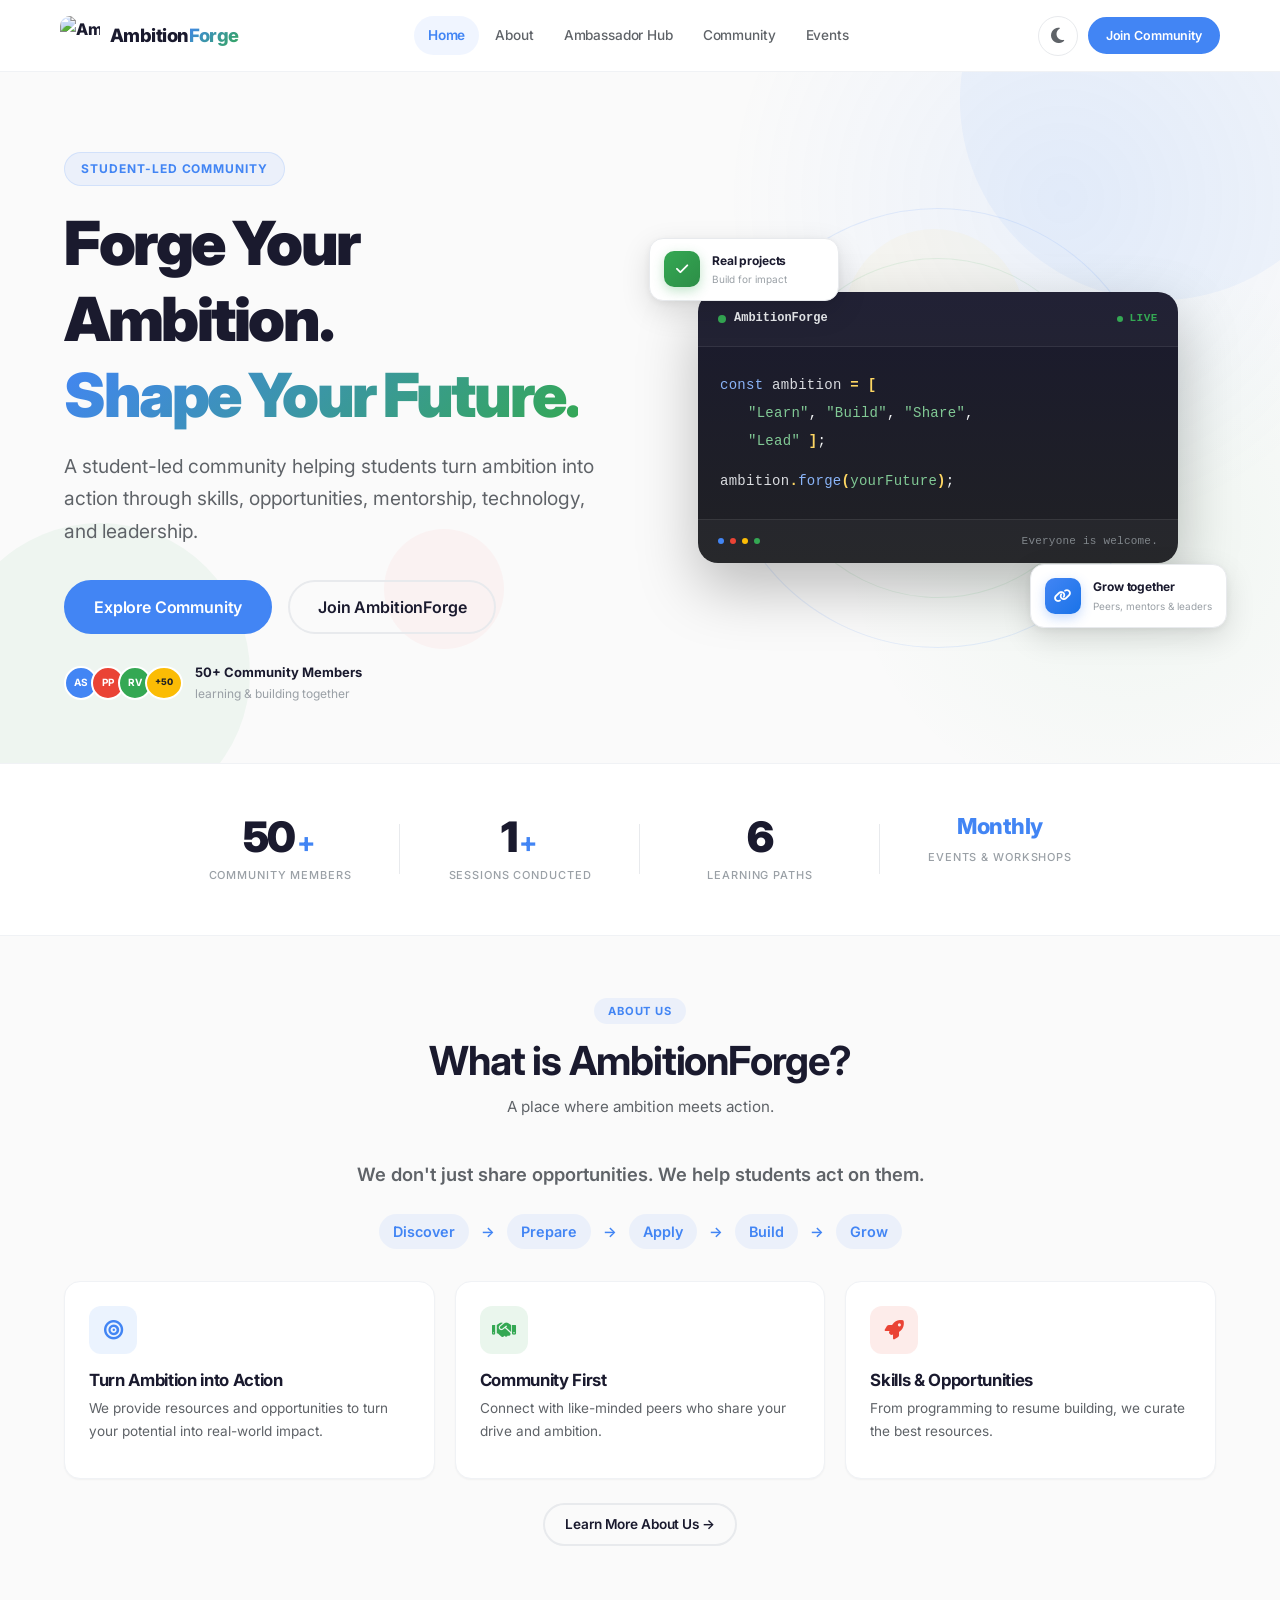
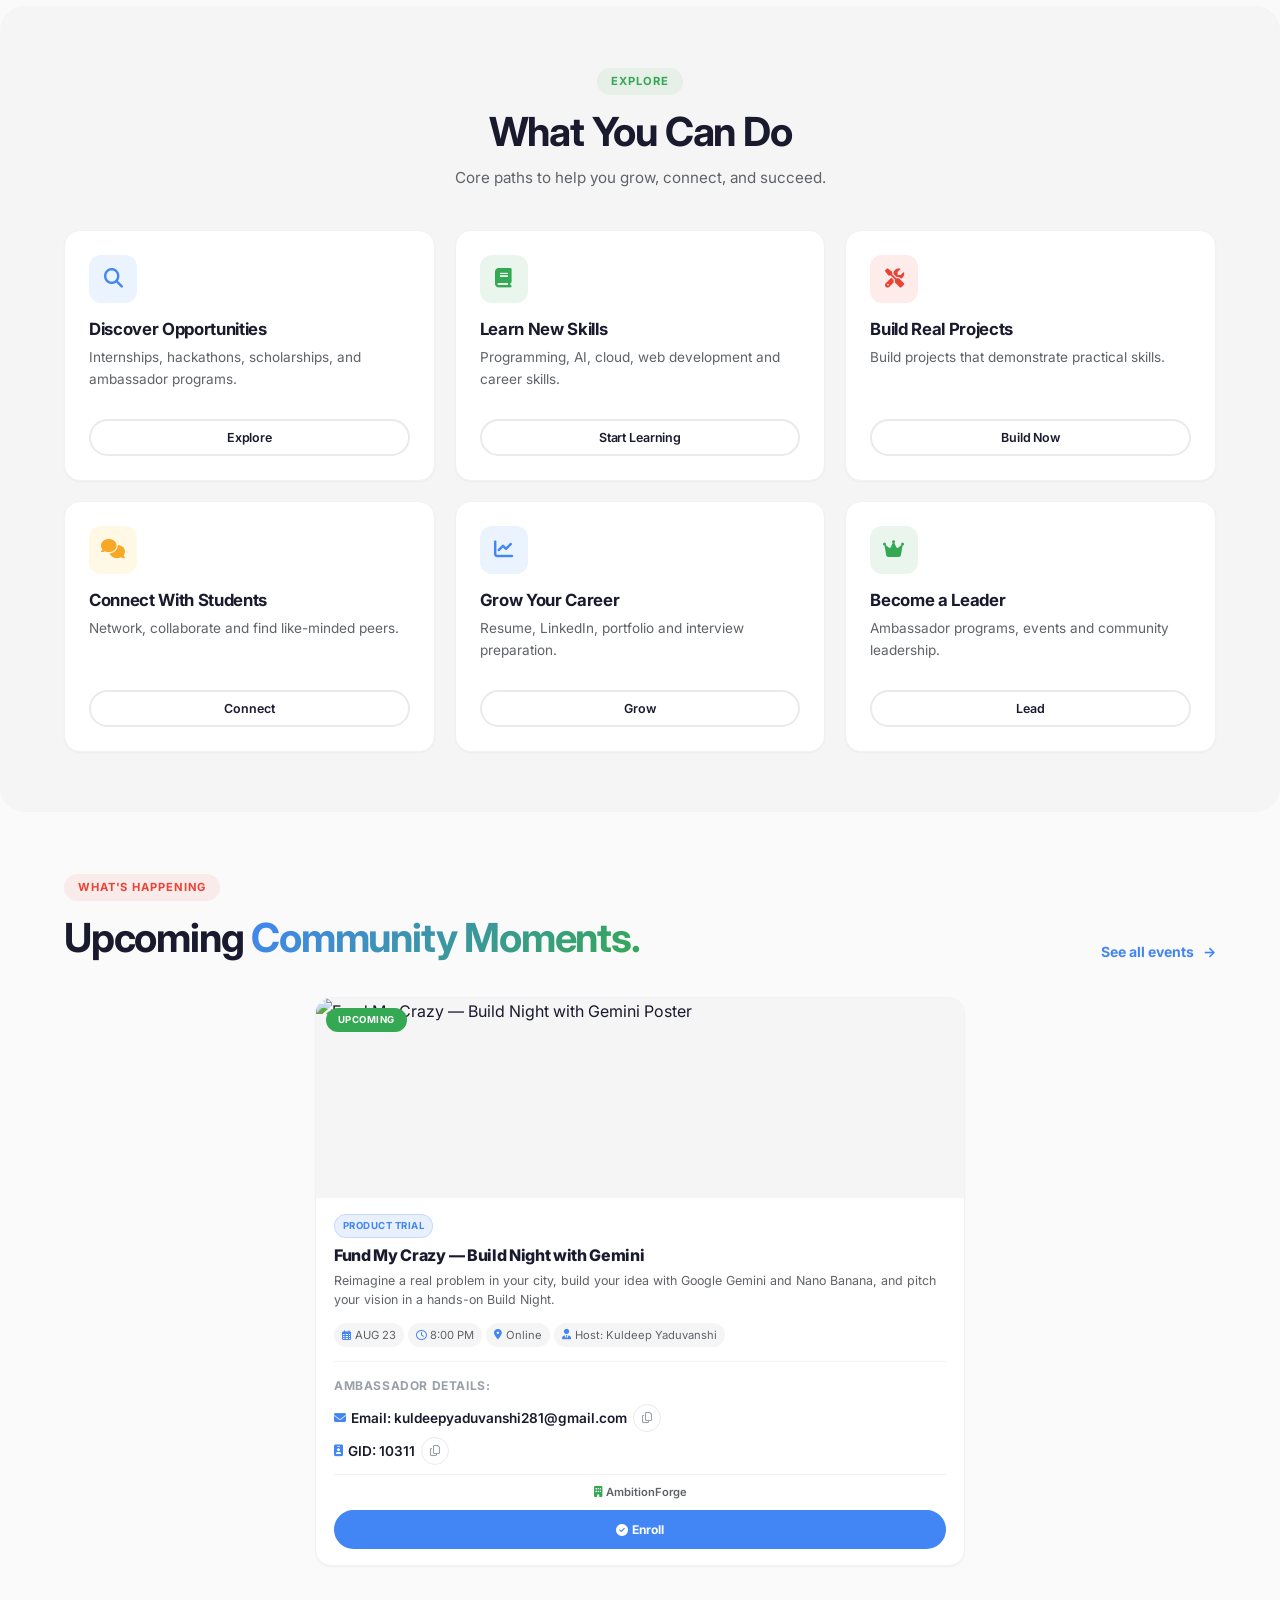
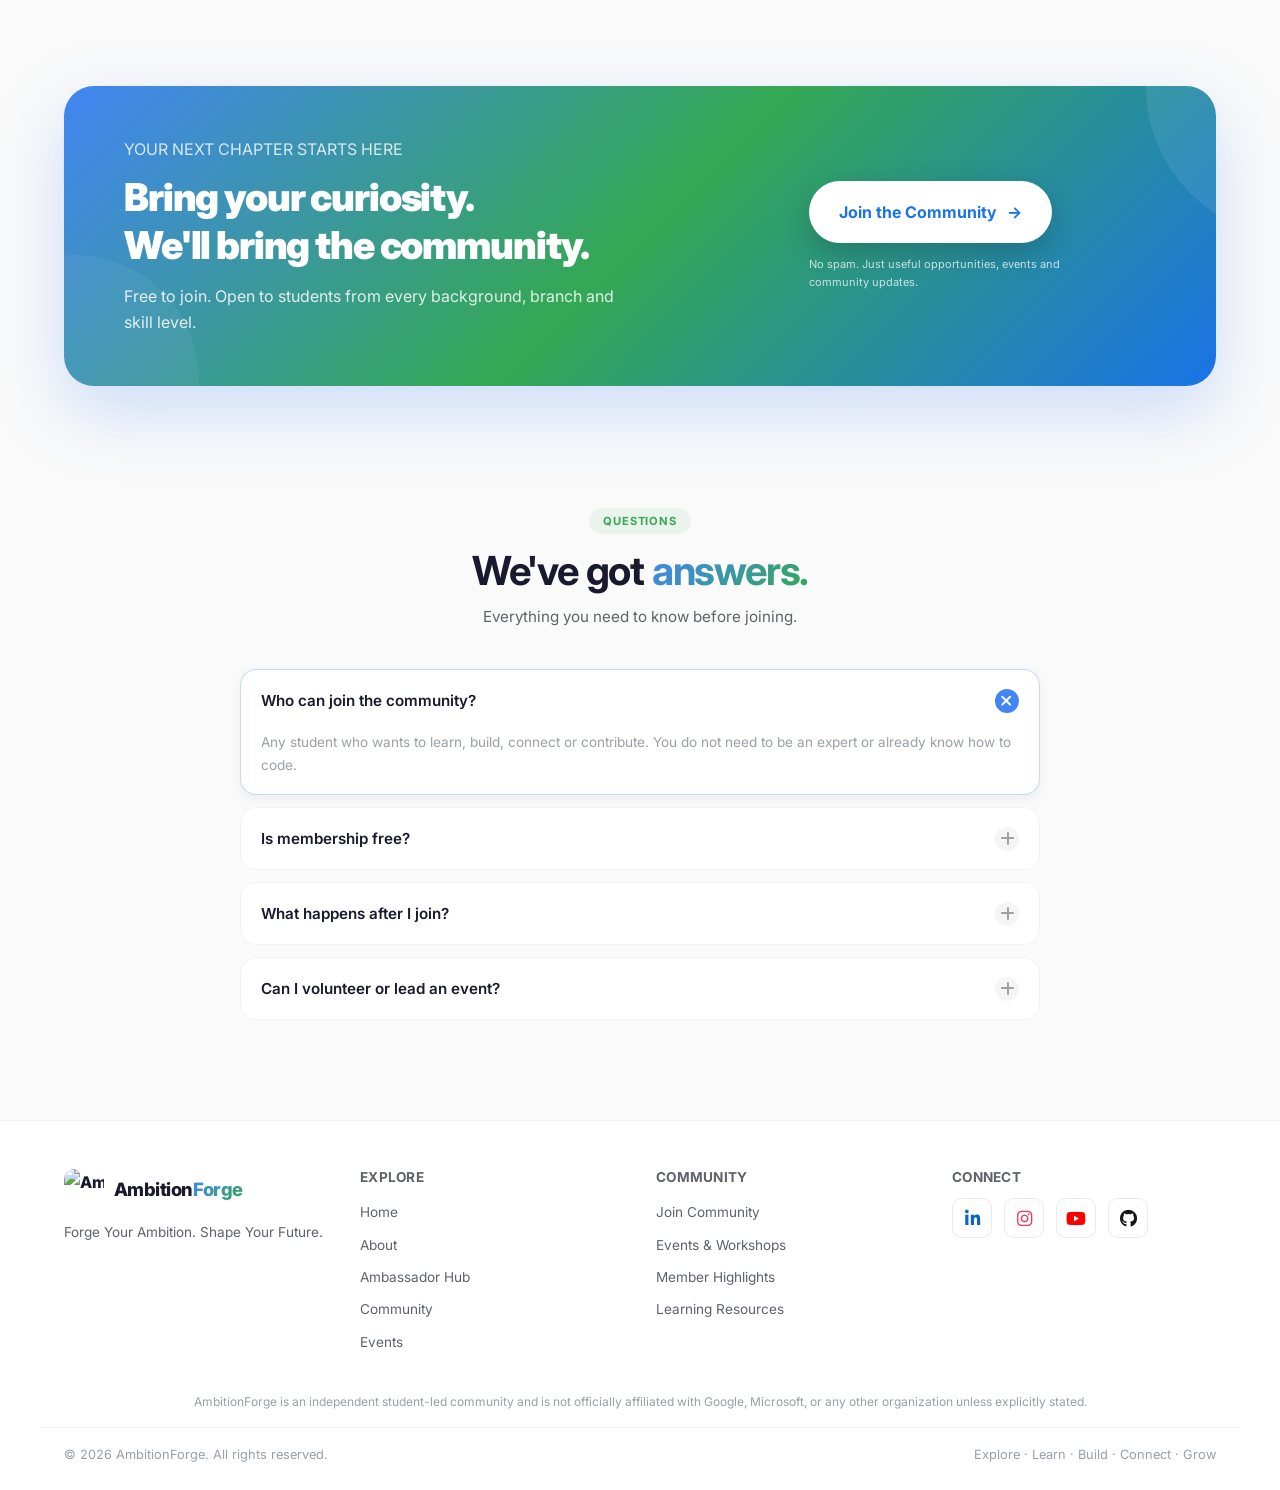
==== index.html @ d86e8b27 "Add files via upload" ====
<!DOCTYPE html>
<html lang="en" data-theme="light">

<head>
    <meta charset="UTF-8">
    <meta name="viewport" content="width=device-width, initial-scale=1.0">

    <!-- SEO Meta Tags -->
    <title>AmbitionForge | Forge Your Ambition. Shape Your Future.</title>
    <meta name="description"
        content="AmbitionForge is a student-led community helping students turn ambition into action through skills, opportunities, mentorship, technology, and leadership.">
    <meta name="keywords"
        content="student community, technology, skills, mentorship, leadership, student ambassador, AmbitionForge">
    <meta name="author" content="AmbitionForge Community">
    <meta name="robots" content="index, follow">
    <meta name="theme-color" content="#4285F4">

    <!-- Open Graph / Social Media -->
    <meta property="og:type" content="website">
    <meta property="og:title" content="AmbitionForge — Forge Your Ambition. Shape Your Future.">
    <meta property="og:description"
        content="A student-led community helping students turn ambition into action through skills, opportunities, mentorship, technology, and leadership.">
    <meta property="og:image" content="assets/logo.svg">
    <meta property="og:url" content="https://ambitionforge.com/">
    <meta property="og:site_name" content="AmbitionForge">

    <!-- Twitter Card -->
    <meta name="twitter:card" content="summary_large_image">
    <meta name="twitter:title" content="AmbitionForge — Forge Your Ambition. Shape Your Future.">
    <meta name="twitter:description" content="A student-led community helping students turn ambition into action.">
    <meta name="twitter:image" content="assets/logo.svg">

    <link rel="icon" type="image/svg+xml" href="assets/favicon.svg">
    <link rel="preconnect" href="https://fonts.googleapis.com">
    <link rel="preconnect" href="https://fonts.gstatic.com" crossorigin>
    <link href="https://fonts.googleapis.com/css2?family=Inter:wght@300;400;500;600;700;800;900&display=swap"
        rel="stylesheet">
    <link rel="stylesheet" href="https://cdnjs.cloudflare.com/ajax/libs/font-awesome/6.5.0/css/all.min.css">
    <link rel="stylesheet" href="style.css">
</head>

<body>
    <!-- Header -->
    <header class="header" id="header">
        <div class="header-inner">
            <a href="index.html" class="logo">
                <img src="assets/logo.svg" alt="AmbitionForge Logo">
                <span class="logo-text">
                    <span class="ambition">Ambition</span><span class="forge">Forge</span>
                </span>
            </a>
            <nav class="nav-desktop">
                <a href="index.html" class="nav-link active">Home</a>
                <a href="about.html" class="nav-link">About</a>
                <a href="ambassador.html" class="nav-link">Ambassador Hub</a>
                <a href="community.html" class="nav-link">Community</a>
                <a href="events.html" class="nav-link">Events</a>
            </nav>
            <div class="header-actions">
                <button class="theme-toggle" id="themeToggle" aria-label="Toggle theme">
                    <i class="fas fa-moon" id="themeIcon"></i>
                </button>
                <a href="community.html" class="btn btn-primary btn-sm">Join Community</a>
                <button class="hamburger" id="hamburger" aria-label="Toggle menu">
                    <span></span><span></span><span></span>
                </button>
            </div>
        </div>
    </header>

    <!-- Mobile Navigation -->
    <nav class="mobile-nav" id="mobileNav">
        <a href="index.html">Home</a>
        <a href="about.html">About</a>
        <a href="ambassador.html">Ambassador Hub</a>
        <a href="community.html">Community</a>
        <a href="events.html">Events</a>
        <button class="mobile-theme-toggle" id="mobileThemeToggle">
            <span id="mobileThemeText">Dark Mode</span>
            <i class="fas fa-moon" id="mobileThemeIcon"></i>
        </button>
        <a href="community.html" class="mobile-cta">Join Community</a>
    </nav>

    <!-- Main Content -->
    <main>
        <!-- Hero Section -->
        <section class="hero">
            <div class="hero-shapes">
                <div class="hero-shape"></div>
                <div class="hero-shape"></div>
                <div class="hero-shape"></div>
                <div class="hero-shape"></div>
            </div>
            <div class="container">
                <div class="hero-grid-enhanced">
                    <div class="hero-copy">
                        <span class="hero-label">Student-Led Community</span>
                        <h1>Forge Your Ambition.<br><span class="accent">Shape Your Future.</span></h1>
                        <p class="hero-subtitle">A student-led community helping students turn ambition into action
                            through skills, opportunities, mentorship, technology, and leadership.</p>
                        <div class="hero-actions">
                            <a href="community.html" class="btn btn-primary btn-lg">Explore Community</a>
                            <a href="community.html" class="btn btn-outline btn-lg">Join AmbitionForge</a>
                        </div>
                        <div class="hero-proof">
                            <div class="avatar-stack" aria-label="Community members">
                                <span>AS</span>
                                <span>PP</span>
                                <span>RV</span>
                                <span>+50</span>
                            </div>
                            <div>
                                <strong>50+ Community Members</strong>
                                <small>learning & building together</small>
                            </div>
                        </div>
                    </div>
                    <div class="hero-visual">
                        <div class="orbit orbit-a"></div>
                        <div class="orbit orbit-b"></div>

                        <div class="hero-code-card">
                            <div class="hero-card-top">
                                <span>AmbitionForge</span>
                                <span class="live-pill"><i></i> Live</span>
                            </div>
                            <div class="hero-code-body">
                                <div class="code-line"><span class="code-blue">const</span> <span
                                        class="code-operator">ambition</span> <span class="code-yellow">=</span> <span
                                        class="code-yellow">[</span></div>
                                <div class="code-line code-indent"><span class="code-green">"Learn"</span>, <span
                                        class="code-green">"Build"</span>, <span class="code-green">"Share"</span>,
                                </div>
                                <div class="code-line code-indent"><span class="code-green">"Lead"</span> <span
                                        class="code-yellow">]</span>;</div>
                                <div class="code-blank"></div>
                                <div class="code-line"><span class="code-operator">ambition</span><span
                                        class="code-yellow">.</span><span class="code-blue">forge</span><span
                                        class="code-yellow">(</span><span class="code-green">yourFuture</span><span
                                        class="code-yellow">)</span>;</div>
                            </div>
                            <div class="hero-card-bottom">
                                <span class="mini-dot blue"></span>
                                <span class="mini-dot red"></span>
                                <span class="mini-dot yellow"></span>
                                <span class="mini-dot green"></span>
                                <span class="sync-text">Everyone is welcome.</span>
                            </div>
                        </div>

                        <div class="floating-card floating-card-top">
                            <div class="float-icon green">
                                <i class="fas fa-check"></i>
                            </div>
                            <div>
                                <strong>Real projects</strong>
                                <span>Build for impact</span>
                            </div>
                        </div>
                        <div class="floating-card floating-card-bottom">
                            <div class="float-icon blue">
                                <i class="fas fa-link"></i>
                            </div>
                            <div>
                                <strong>Grow together</strong>
                                <span>Peers, mentors & leaders</span>
                            </div>
                        </div>

                        <!--<div class="floating-badge">#TeamAmbitionForge</div> -->
                    </div>
                </div>
            </div>
        </section>

        <!-- Stats Strip -->
        <section class="stats-strip">
            <div class="container">
                <div class="stats-grid-enhanced">
                    <div>
                        <strong>50<span class="plus">+</span></strong>
                        <span>Community Members</span>
                    </div>
                    <div>
                        <strong>1<span class="plus">+</span></strong>
                        <span>Sessions Conducted</span>
                    </div>
                    <div>
                        <strong>6</strong>
                        <span>Learning Paths</span>
                    </div>
                    <div>
                        <strong class="text-value">Monthly</strong>
                        <span>Events & Workshops</span>
                    </div>
                </div>
            </div>
        </section>

        <!-- About / Community Intro -->
        <section class="section">
            <div class="container">
                <div class="section-header">
                    <span class="section-tag blue">About Us</span>
                    <h2 class="section-title">What is AmbitionForge?</h2>
                    <p class="section-subtitle">A place where ambition meets action.</p>
                </div>
                <div class="text-center mb-32">
                    <p class="section-subtitle" style="font-size:1.15rem; font-weight:600;">
                        We don't just share opportunities. We help students act on them.
                    </p>
                    <div class="journey-strip mt-24">
                        <span>Discover</span> → <span>Prepare</span> → <span>Apply</span> → <span>Build</span> →
                        <span>Grow</span>
                    </div>
                </div>
                <div class="card-grid">
                    <div class="card">
                        <div class="card-icon blue"><i class="fas fa-bullseye"></i></div>
                        <h3>Turn Ambition into Action</h3>
                        <p>We provide resources and opportunities to turn your potential into real-world impact.</p>
                    </div>
                    <div class="card">
                        <div class="card-icon green"><i class="fas fa-handshake"></i></div>
                        <h3>Community First</h3>
                        <p>Connect with like-minded peers who share your drive and ambition.</p>
                    </div>
                    <div class="card">
                        <div class="card-icon red"><i class="fas fa-rocket"></i></div>
                        <h3>Skills & Opportunities</h3>
                        <p>From programming to resume building, we curate the best resources.</p>
                    </div>
                </div>
                <div class="text-center mt-24">
                    <a href="about.html" class="btn btn-outline">Learn More About Us →</a>
                </div>
            </div>
        </section>

        <!-- Explore What You Can Do -->
        <section class="section section-soft">
            <div class="container">
                <div class="section-header">
                    <span class="section-tag green">Explore</span>
                    <h2 class="section-title">What You Can Do</h2>
                    <p class="section-subtitle">Core paths to help you grow, connect, and succeed.</p>
                </div>
                <div class="card-grid">
                    <div class="card">
                        <div class="card-icon blue"><i class="fas fa-search"></i></div>
                        <h3>Discover Opportunities</h3>
                        <p>Internships, hackathons, scholarships, and ambassador programs.</p>
                        <a href="community.html" class="btn btn-outline btn-sm mt-16">Explore</a>
                    </div>
                    <div class="card">
                        <div class="card-icon green"><i class="fas fa-book"></i></div>
                        <h3>Learn New Skills</h3>
                        <p>Programming, AI, cloud, web development and career skills.</p>
                        <a href="community.html" class="btn btn-outline btn-sm mt-16">Start Learning</a>
                    </div>
                    <div class="card">
                        <div class="card-icon red"><i class="fas fa-tools"></i></div>
                        <h3>Build Real Projects</h3>
                        <p>Build projects that demonstrate practical skills.</p>
                        <a href="community.html" class="btn btn-outline btn-sm mt-16">Build Now</a>
                    </div>
                    <div class="card">
                        <div class="card-icon yellow"><i class="fas fa-comments"></i></div>
                        <h3>Connect With Students</h3>
                        <p>Network, collaborate and find like-minded peers.</p>
                        <a href="community.html" class="btn btn-outline btn-sm mt-16">Connect</a>
                    </div>
                    <div class="card">
                        <div class="card-icon blue"><i class="fas fa-chart-line"></i></div>
                        <h3>Grow Your Career</h3>
                        <p>Resume, LinkedIn, portfolio and interview preparation.</p>
                        <a href="about.html" class="btn btn-outline btn-sm mt-16">Grow</a>
                    </div>
                    <div class="card">
                        <div class="card-icon green"><i class="fas fa-crown"></i></div>
                        <h3>Become a Leader</h3>
                        <p>Ambassador programs, events and community leadership.</p>
                        <a href="ambassador.html" class="btn btn-outline btn-sm mt-16">Lead</a>
                    </div>
                </div>
            </div>
        </section>

        <!-- Events Section - Dynamic from JS -->
        <section class="section" id="events">
            <div class="container">
                <div class="section-topline">
                    <div>
                        <span class="section-tag red">What's Happening</span>
                        <h2 class="section-title">Upcoming <span class="accent">Community Moments.</span></h2>
                    </div>
                    <a href="events.html" class="text-link">See all events <span>→</span></a>
                </div>
                <div id="homeEvents" class="event-grid-poster">
                    <!-- Events yahan JavaScript se render honge -->
                </div>
            </div>
        </section>

        <!-- Premium Join CTA -->
        <section class="section">
            <div class="container">
                <div class="premium-join-card">
                    <div class="premium-join-copy">
                        <span class="section-kicker" style="color: rgba(255,255,255,0.8);">YOUR NEXT CHAPTER STARTS
                            HERE</span>
                        <h2>Bring your curiosity.<br>We'll bring the community.</h2>
                        <p>Free to join. Open to students from every background, branch and skill level.</p>
                    </div>
                    <div class="premium-join-actions" style="position: relative; z-index: 1;">
                        <a href="community.html" class="premium-join-btn">
                            Join the Community
                            <span class="arrow">→</span>
                        </a>
                        <div class="premium-join-note">No spam. Just useful opportunities, events and community updates.
                        </div>
                    </div>
                </div>
            </div>
        </section>

        <!-- FAQ Section -->
        <section class="section" id="faq">
            <div class="container">
                <div class="section-header">
                    <span class="section-tag green">Questions</span>
                    <h2 class="section-title">We've got <span class="accent">answers.</span></h2>
                    <p class="section-subtitle">Everything you need to know before joining.</p>
                </div>
                <div class="faq-list">
                    <div class="faq-item active">
                        <div class="faq-question">
                            Who can join the community?
                            <span class="faq-icon"><i class="fas fa-plus"></i></span>
                        </div>
                        <div class="faq-answer">
                            <p>Any student who wants to learn, build, connect or contribute. You do not need to be an
                                expert or already know how to code.</p>
                        </div>
                    </div>
                    <div class="faq-item">
                        <div class="faq-question">
                            Is membership free?
                            <span class="faq-icon"><i class="fas fa-plus"></i></span>
                        </div>
                        <div class="faq-answer">
                            <p>Yes. The community is free to join. Individual events may have their own registration
                                requirements.</p>
                        </div>
                    </div>
                    <div class="faq-item">
                        <div class="faq-question">
                            What happens after I join?
                            <span class="faq-icon"><i class="fas fa-plus"></i></span>
                        </div>
                        <div class="faq-answer">
                            <p>You'll receive a welcome message, access to community updates and invitations to upcoming
                                events, workshops and projects.</p>
                        </div>
                    </div>
                    <div class="faq-item">
                        <div class="faq-question">
                            Can I volunteer or lead an event?
                            <span class="faq-icon"><i class="fas fa-plus"></i></span>
                        </div>
                        <div class="faq-answer">
                            <p>Absolutely. Active members can help organize sessions, mentor peers, create content and
                                collaborate on campus initiatives.</p>
                        </div>
                    </div>
                </div>
            </div>
        </section>
    </main>

    <!-- Footer -->
    <footer class="footer">
        <div class="footer-inner">
            <div class="footer-brand">
                <a href="index.html" class="logo">
                    <img src="assets/logo.svg" alt="AmbitionForge Logo">
                    <span class="logo-text">
                        <span class="ambition">Ambition</span><span class="forge">Forge</span>
                    </span>
                </a>
                <p>Forge Your Ambition. Shape Your Future.</p>
            </div>
            <div>
                <h4>Explore</h4>
                <ul class="footer-links">
                    <li><a href="index.html">Home</a></li>
                    <li><a href="about.html">About</a></li>
                    <li><a href="ambassador.html">Ambassador Hub</a></li>
                    <li><a href="community.html">Community</a></li>
                    <li><a href="events.html">Events</a></li>
                </ul>
            </div>
            <div>
                <h4>Community</h4>
                <ul class="footer-links">
                    <li><a href="community.html">Join Community</a></li>
                    <li><a href="events.html">Events & Workshops</a></li>
                    <li><a href="community.html">Member Highlights</a></li>
                    <li><a href="community.html">Learning Resources</a></li>
                </ul>
            </div>
            <div>
                <h4>Connect</h4>
                <div class="footer-socials">
                    <a href="#" class="social-link linkedin" aria-label="LinkedIn"><i
                            class="fab fa-linkedin-in"></i></a>
                    <a href="#" class="social-link instagram" aria-label="Instagram"><i
                            class="fab fa-instagram"></i></a>
                    <a href="#" class="social-link youtube" aria-label="YouTube"><i class="fab fa-youtube"></i></a>
                    <a href="#" class="social-link github" aria-label="GitHub"><i class="fab fa-github"></i></a>
                </div>
            </div>
        </div>
        <div class="footer-disclaimer">
            AmbitionForge is an independent student-led community and is not officially affiliated with Google,
            Microsoft, or any other organization unless explicitly stated.
        </div>
        <div class="footer-bottom">
            <span>&copy; 2026 AmbitionForge. All rights reserved.</span>
            <span>Explore &middot; Learn &middot; Build &middot; Connect &middot; Grow</span>
        </div>
    </footer>

    <!-- Back to Top -->
    <button class="back-to-top" id="backToTop" aria-label="Back to top">
        <i class="fas fa-arrow-up"></i>
    </button>

    <!-- Toast Container -->
    <div class="toast-container" id="toastContainer" aria-live="polite"></div>

    <!-- Modal Container -->
    <div class="modal-overlay" id="modalOverlay" role="dialog" aria-modal="true">
        <div class="modal" id="modalContent">
            <button class="modal-close" id="modalClose" aria-label="Close modal">
                <i class="fas fa-times"></i>
            </button>
            <div id="modalBody"></div>
        </div>
    </div>

    <!-- Pehle events-data.js load karo -->
    <script src="events-data.js"></script>
    <!-- Phir script.js load karo -->
    <script src="script.js"></script>
</body>

</html>
---- style.css ----
/* ============ AmbitionForge - Complete Premium Styles - FINAL ============ */
:root {
    --blue: #4285F4;
    --red: #EA4335;
    --yellow: #FBBC05;
    --green: #34A853;
    --bg: #FAFAFA;
    --surface: #FFFFFF;
    --surface-2: #F5F5F5;
    --text: #1a1a2e;
    --text-secondary: #5f6368;
    --text-muted: #9aa0a6;
    --border: #E8EAED;
    --border-soft: #F0F2F5;
    --shadow-sm: 0 1px 2px rgba(0,0,0,0.04);
    --shadow-md: 0 4px 12px rgba(0,0,0,0.06);
    --shadow-lg: 0 8px 30px rgba(0,0,0,0.08);
    --shadow-xl: 0 16px 48px rgba(0,0,0,0.1);
    --radius-sm: 8px;
    --radius: 16px;
    --radius-lg: 24px;
    --radius-full: 50px;
    --header-h: 72px;
    --header-h-scrolled: 60px;
    --transition: all 0.3s cubic-bezier(0.25,0.46,0.45,0.94);
    --transition-fast: all 0.2s ease;
    --font-sans: 'Inter', -apple-system, BlinkMacSystemFont, sans-serif;
    --max-width: 1200px;
}

[data-theme="dark"] {
    --bg: #0f1117;
    --surface: #181a20;
    --surface-2: #1e2128;
    --text: #e8eaed;
    --text-secondary: #b0b3b8;
    --text-muted: #6b7076;
    --border: #2a2d35;
    --border-soft: #252830;
    --shadow-sm: 0 1px 2px rgba(0,0,0,0.2);
    --shadow-md: 0 4px 12px rgba(0,0,0,0.3);
    --shadow-lg: 0 8px 30px rgba(0,0,0,0.4);
    --shadow-xl: 0 16px 48px rgba(0,0,0,0.5);
}

* { margin: 0; padding: 0; box-sizing: border-box; }
html { scroll-behavior: smooth; scroll-padding-top: 80px; }

body {
    font-family: var(--font-sans);
    background: var(--bg);
    color: var(--text);
    line-height: 1.65;
    overflow-x: hidden;
    min-height: 100vh;
    transition: background-color 0.3s ease, color 0.3s ease;
}

body.no-scroll { overflow: hidden; }
:focus-visible { outline: 3px solid var(--blue); outline-offset: 2px; border-radius: 4px; }
::-webkit-scrollbar { width: 6px; height: 6px; }
::-webkit-scrollbar-track { background: transparent; }
::-webkit-scrollbar-thumb { background: var(--text-muted); border-radius: 3px; }

h1, h2, h3, h4, h5, h6 { font-weight: 700; line-height: 1.25; letter-spacing: -0.02em; color: var(--text); }
h1 { font-size: clamp(2.2rem, 5vw, 3.8rem); font-weight: 900; letter-spacing: -0.04em; }
h2 { font-size: clamp(1.6rem, 3.5vw, 2.5rem); letter-spacing: -0.03em; }
h3 { font-size: clamp(1.1rem, 2.5vw, 1.5rem); letter-spacing: -0.02em; }

a { color: var(--blue); text-decoration: none; transition: var(--transition-fast); }
a:hover { color: #3367d6; }
p { color: var(--text-secondary); font-size: 0.95rem; }
button { font-family: inherit; cursor: pointer; border: none; background: none; }
input, select, textarea { font-family: inherit; font-size: 0.95rem; color: var(--text); }
.container { max-width: var(--max-width); margin: 0 auto; padding: 0 24px; }

/* ============ HEADER ============ */
.header {
    position: fixed;
    top: 0;
    left: 0;
    right: 0;
    z-index: 1000;
    background: var(--surface);
    border-bottom: 1px solid var(--border-soft);
    transition: height 0.3s ease, box-shadow 0.3s ease;
    height: var(--header-h);
    display: flex;
    align-items: center;
}

.header.scrolled { height: var(--header-h-scrolled); box-shadow: var(--shadow-md); }

.header-inner {
    max-width: var(--max-width);
    margin: 0 auto;
    padding: 0 20px;
    display: flex;
    align-items: center;
    justify-content: space-between;
    gap: 16px;
    width: 100%;
    flex-wrap: nowrap;
}

.logo { display: flex; align-items: center; gap: 10px; font-weight: 800; letter-spacing: -0.03em; color: var(--text); text-decoration: none; white-space: nowrap; flex-shrink: 0; }
.logo img { width: 40px; height: 40px; border-radius: 10px; flex-shrink: 0; transition: transform 0.3s ease; }
.logo:hover img { transform: scale(1.1) rotate(-5deg); }

.logo-text { font-weight: 800; font-size: 1.15rem; letter-spacing: -0.03em; white-space: nowrap; display: inline-flex; align-items: baseline; }
.logo-text .ambition { color: var(--text); -webkit-text-fill-color: var(--text); }
.logo-text .forge { background: linear-gradient(135deg, #4285F4 0%, #34A853 100%); -webkit-background-clip: text; -webkit-text-fill-color: transparent; background-clip: text; }
[data-theme="dark"] .logo-text .ambition { color: #e8eaed; -webkit-text-fill-color: #e8eaed; }

.nav-desktop { display: flex; align-items: center; gap: 2px; flex-wrap: nowrap; overflow-x: auto; scrollbar-width: none; }
.nav-desktop::-webkit-scrollbar { display: none; }

.nav-link { padding: 8px 14px; border-radius: var(--radius-full); font-size: 0.85rem; font-weight: 500; color: var(--text-secondary); text-decoration: none; white-space: nowrap; transition: var(--transition-fast); letter-spacing: -0.01em; }
.nav-link:hover { color: var(--text); background: var(--surface-2); }
.nav-link.active { color: var(--blue); background: rgba(66,133,244,0.08); font-weight: 600; }

.header-actions { display: flex; align-items: center; gap: 10px; flex-shrink: 0; }

.theme-toggle { width: 40px; height: 40px; min-width: 40px; border-radius: 50%; display: flex; align-items: center; justify-content: center; color: var(--text-secondary); font-size: 1.1rem; transition: var(--transition-fast); border: 1px solid var(--border); background: var(--surface); }
.theme-toggle:hover { background: var(--surface-2); color: var(--text); border-color: var(--text-muted); }

.btn { display: inline-flex; align-items: center; justify-content: center; gap: 8px; padding: 10px 20px; border-radius: var(--radius-full); font-size: 0.85rem; font-weight: 600; letter-spacing: -0.01em; text-decoration: none; cursor: pointer; transition: var(--transition); border: 2px solid transparent; white-space: nowrap; font-family: inherit; line-height: 1.4; }
.btn-primary { background: var(--blue); color: #ffffff !important; border-color: var(--blue); }
.btn-primary:hover { background: #3367d6; border-color: #3367d6; box-shadow: 0 4px 16px rgba(66,133,244,0.3); transform: translateY(-1px); color: #ffffff !important; }
.btn-outline { background: transparent; color: var(--text); border-color: var(--border); }
.btn-outline:hover { border-color: var(--text-muted); background: var(--surface-2); color: var(--text); transform: translateY(-1px); }
.btn-white { background: #ffffff; color: var(--blue) !important; border-color: #ffffff; box-shadow: 0 10px 25px rgba(32,33,36,0.15); }
.btn-white:hover { background: #f8f9fa; transform: translateY(-2px); color: var(--blue) !important; }
.btn-sm { padding: 8px 16px; font-size: 0.78rem; }
.btn-lg { padding: 14px 28px; font-size: 1rem; }

.hamburger { display: none; flex-direction: column; gap: 4px; padding: 8px; border-radius: 8px; cursor: pointer; z-index: 1001; }
.hamburger span { width: 22px; height: 2.5px; background: var(--text); border-radius: 2px; transition: var(--transition); display: block; }
.hamburger.active span:nth-child(1) { transform: rotate(45deg) translate(4px, 4px); }
.hamburger.active span:nth-child(2) { opacity: 0; }
.hamburger.active span:nth-child(3) { transform: rotate(-45deg) translate(4px, -4px); }

/* ============ MOBILE NAV ============ */
.mobile-nav { display: none; position: fixed; top: var(--header-h); left: 0; right: 0; bottom: 0; background: var(--surface); z-index: 999; padding: 20px; overflow-y: auto; transform: translateX(100%); transition: transform 0.35s cubic-bezier(0.22,1,0.36,1); border-top: 1px solid var(--border-soft); }
.mobile-nav.open { transform: translateX(0); }
.mobile-nav a { display: block; padding: 14px 16px; font-size: 1rem; font-weight: 500; color: var(--text); text-decoration: none; border-radius: var(--radius-sm); transition: var(--transition-fast); margin-bottom: 4px; }
.mobile-nav a:hover, .mobile-nav a.active { background: var(--surface-2); color: var(--blue); }
.mobile-nav .mobile-cta { background: var(--blue); color: #ffffff !important; text-align: center; font-weight: 600; margin-top: 16px; border-radius: var(--radius-full); padding: 14px 16px; }
.mobile-theme-toggle { display: flex; align-items: center; justify-content: space-between; padding: 14px 16px; font-size: 1rem; font-weight: 500; color: var(--text); border-radius: var(--radius-sm); transition: var(--transition-fast); margin-bottom: 4px; cursor: pointer; width: 100%; background: transparent; border: none; }
.mobile-theme-toggle:hover { background: var(--surface-2); color: var(--blue); }

/* ============ HERO ============ */
.hero { padding-top: calc(var(--header-h) + 80px); padding-bottom: 60px; position: relative; overflow: hidden; min-height: 80vh; display: flex; align-items: center; background: radial-gradient(circle at 83% 26%, rgba(66,133,244,0.08), transparent 28%), radial-gradient(circle at 88% 70%, rgba(52,168,83,0.06), transparent 23%); }
[data-theme="dark"] .hero { background: radial-gradient(circle at 83% 26%, rgba(66,133,244,0.06), transparent 28%), radial-gradient(circle at 88% 70%, rgba(52,168,83,0.04), transparent 23%); }

.hero-shapes { position: absolute; inset: 0; pointer-events: none; z-index: 0; overflow: hidden; }
.hero-shape { position: absolute; border-radius: 50%; opacity: 0.06; animation: shapeFloat 12s ease-in-out infinite; }
.hero-shape:nth-child(1) { width: 400px; height: 400px; background: var(--blue); top: -100px; right: -80px; }
.hero-shape:nth-child(2) { width: 300px; height: 300px; background: var(--green); bottom: -60px; left: -50px; animation-delay: -4s; }
.hero-shape:nth-child(3) { width: 180px; height: 180px; background: var(--yellow); top: 30%; right: 20%; animation-delay: -8s; opacity: 0.04; }
.hero-shape:nth-child(4) { width: 120px; height: 120px; background: var(--red); bottom: 15%; left: 30%; animation-delay: -6s; opacity: 0.04; }

@keyframes shapeFloat { 0%, 100% { transform: translateY(0) scale(1); } 50% { transform: translateY(-20px) scale(1.05); } }

.hero .container { position: relative; z-index: 1; }
.hero-grid-enhanced { display: grid; grid-template-columns: 1fr 1fr; gap: 40px; align-items: center; }
.hero-copy { text-align: left; }

.hero-label { display: inline-block; padding: 6px 16px; border-radius: var(--radius-full); font-size: 0.75rem; font-weight: 700; letter-spacing: 0.08em; text-transform: uppercase; background: rgba(66,133,244,0.08); color: var(--blue); margin-bottom: 20px; border: 1px solid rgba(66,133,244,0.15); }
.hero h1 { margin-bottom: 16px; }
.hero h1 .accent { background: linear-gradient(135deg, var(--blue), var(--green)); -webkit-background-clip: text; -webkit-text-fill-color: transparent; background-clip: text; }
.hero-subtitle { font-size: clamp(1rem, 1.5vw, 1.2rem); color: var(--text-secondary); max-width: 550px; margin-bottom: 32px; line-height: 1.7; }
.hero-actions { display: flex; gap: 16px; flex-wrap: wrap; }

.hero-proof { display: flex; align-items: center; gap: 12px; margin-top: 28px; }
.avatar-stack { display: flex; align-items: center; }
.avatar-stack span { width: 34px; height: 34px; border-radius: 50%; display: flex; align-items: center; justify-content: center; color: #fff; font-size: 10px; font-weight: 700; border: 2px solid var(--surface); margin-left: -7px; flex-shrink: 0; }
.avatar-stack span:first-child { margin-left: 0; background: var(--blue); }
.avatar-stack span:nth-child(2) { background: var(--red); }
.avatar-stack span:nth-child(3) { background: var(--green); }
.avatar-stack span:nth-child(4) { background: var(--yellow); color: #202124; width: 38px; font-size: 9px; font-weight: 800; }
.hero-proof strong, .hero-proof small { display: block; }
.hero-proof strong { font-size: 13px; }
.hero-proof small { font-size: 12px; color: var(--text-muted); }

.hero-visual { position: relative; min-height: 500px; display: flex; align-items: center; justify-content: center; }
.orbit { position: absolute; border: 1.5px solid rgba(66,133,244,0.12); border-radius: 50%; width: 440px; height: 440px; transform: rotate(-18deg); pointer-events: none; animation: orbitSlow 20s linear infinite; }
.orbit-b { width: 340px; height: 340px; border-color: rgba(52,168,83,0.1); transform: rotate(26deg); animation: orbitSlow 25s linear infinite reverse; }
@keyframes orbitSlow { from { transform: rotate(0deg); } to { transform: rotate(360deg); } }
[data-theme="dark"] .orbit { border-color: rgba(66,133,244,0.08); }
[data-theme="dark"] .orbit-b { border-color: rgba(52,168,83,0.06); }

.hero-code-card { background: linear-gradient(180deg, #1a1a2e, #202124); border-radius: 20px; padding: 0; color: #f1f3f4; font-family: 'Courier New', monospace; font-size: 15px; line-height: 1.8; max-width: 480px; width: 100%; box-shadow: 0 25px 60px rgba(0,0,0,0.25), 0 0 0 1px rgba(255,255,255,0.08); position: relative; overflow: hidden; z-index: 2; border: none; }
[data-theme="dark"] .hero-code-card { box-shadow: 0 25px 60px rgba(0,0,0,0.5), 0 0 0 1px rgba(255,255,255,0.06); }

.hero-card-top { display: flex; justify-content: space-between; align-items: center; padding: 16px 20px; border-bottom: 1px solid rgba(255,255,255,0.08); font-size: 12px; font-weight: 700; color: #b0b3b8; background: rgba(255,255,255,0.03); }
.hero-card-top span:first-child { display: flex; align-items: center; gap: 8px; color: #e8eaed; font-weight: 600; }
.hero-card-top span:first-child::before { content: ''; width: 8px; height: 8px; border-radius: 50%; background: var(--green); animation: pulse 2s infinite; }
.live-pill { display: flex; align-items: center; gap: 6px; color: var(--green); font-size: 11px; font-weight: 700; letter-spacing: 0.05em; text-transform: uppercase; }
.live-pill i { width: 6px; height: 6px; border-radius: 50%; background: var(--green); animation: pulse 1.5s infinite; }
@keyframes pulse { 0%, 100% { opacity: 1; } 50% { opacity: 0.4; } }

.hero-code-body { padding: 24px 22px; font-size: 14px; line-height: 2; letter-spacing: 0.02em; }
.code-blue { color: #8ab4f8; font-weight: 500; }
.code-red { color: #f28b82; }
.code-yellow { color: #fdd663; font-weight: 600; }
.code-green { color: #81c995; font-weight: 500; }
.code-operator { color: #dadce0; }
.code-indent { padding-left: 28px; }
.code-blank { height: 12px; }

.hero-card-bottom { display: flex; align-items: center; gap: 6px; padding: 12px 20px; font-size: 11px; color: #9aa0a6; border-top: 1px solid rgba(255,255,255,0.08); background: rgba(255,255,255,0.03); }
.mini-dot { width: 6px; height: 6px; border-radius: 50%; display: inline-block; }
.mini-dot.blue { background: var(--blue); }
.mini-dot.red { background: var(--red); }
.mini-dot.yellow { background: var(--yellow); }
.mini-dot.green { background: var(--green); }
.sync-text { margin-left: auto; font-weight: 500; color: #80868b; letter-spacing: 0.02em; }

.floating-card { position: absolute; display: flex; align-items: center; gap: 12px; background: var(--surface); border: 1px solid var(--border); border-radius: 14px; padding: 12px 14px; box-shadow: 0 10px 30px rgba(0,0,0,0.12), 0 2px 8px rgba(0,0,0,0.06); min-width: 190px; z-index: 3; animation: floatCard 5s ease-in-out infinite; backdrop-filter: blur(10px); }
[data-theme="dark"] .floating-card { background: rgba(30, 33, 40, 0.95); border-color: rgba(255,255,255,0.1); box-shadow: 0 10px 30px rgba(0,0,0,0.4); }
.floating-card-top { top: 12%; left: -2%; }
.floating-card-bottom { bottom: 10%; right: -2%; animation-delay: -2.5s; }
@keyframes floatCard { 0%, 100% { transform: translateY(0px); } 50% { transform: translateY(-10px); } }

.float-icon { width: 36px; height: 36px; border-radius: 10px; display: flex; align-items: center; justify-content: center; font-weight: 700; flex-shrink: 0; font-size: 14px; }
.float-icon.green { background: linear-gradient(135deg, #34a853, #2d8e47); color: #fff; box-shadow: 0 4px 12px rgba(52,168,83,0.3); }
.float-icon.blue { background: linear-gradient(135deg, #4285F4, #1a73e8); color: #fff; box-shadow: 0 4px 12px rgba(66,133,244,0.3); }

.floating-card strong { font-size: 12px; color: var(--text); display: block; font-weight: 700; letter-spacing: -0.01em; }
.floating-card span { font-size: 10px; color: var(--text-muted); display: block; margin-top: 1px; }

.floating-badge { position: absolute; bottom: -2%; left: 6%; background: linear-gradient(135deg, #4285F4, #34A853); color: #fff; border-radius: 999px; padding: 10px 16px; font-size: 11px; font-weight: 700; letter-spacing: 0.03em; transform: rotate(-3deg); z-index: 4; box-shadow: 0 8px 20px rgba(66,133,244,0.3); border: 2px solid rgba(255,255,255,0.3); }

/* ============ PAGE HERO ============ */
.page-hero { padding-top: calc(var(--header-h) + 60px); padding-bottom: 40px; text-align: center; background: radial-gradient(circle at 50% 0%, rgba(66,133,244,0.06), transparent 60%); }
.page-hero h1 { margin-bottom: 8px; }
.page-hero .accent { background: linear-gradient(135deg, var(--blue), var(--green)); -webkit-background-clip: text; -webkit-text-fill-color: transparent; background-clip: text; }
.page-hero .section-subtitle { margin-top: 12px; }

/* ============ STATS ============ */
.stats-strip { border-top: 1px solid var(--border-soft); border-bottom: 1px solid var(--border-soft); background: var(--surface); padding: 0; }
.stats-grid-enhanced { display: grid; grid-template-columns: repeat(4, 1fr); gap: 0; max-width: 1000px; margin: 0 auto; padding: 40px 20px; }
.stats-grid-enhanced div { text-align: center; position: relative; padding: 10px 20px; }
.stats-grid-enhanced div:not(:last-child)::after { content: ''; position: absolute; right: 0; top: 50%; transform: translateY(-50%); width: 1px; height: 50px; background: var(--border); }
.stats-grid-enhanced strong { font-size: 42px; letter-spacing: -0.04em; font-weight: 900; color: var(--text); line-height: 1.1; font-family: var(--font-sans); display: inline-flex; align-items: baseline; justify-content: center; }
.stats-grid-enhanced strong .plus { font-size: 28px; font-weight: 700; color: var(--blue); margin-left: 2px; line-height: 1; display: inline-block; }
.stats-grid-enhanced strong.text-value { font-size: 22px; font-weight: 800; letter-spacing: -0.02em; color: var(--blue); text-transform: none; }
.stats-grid-enhanced span { font-size: 11px; color: var(--text-muted); font-weight: 500; display: block; margin-top: 6px; letter-spacing: 0.08em; text-transform: uppercase; }

/* ============ SECTIONS ============ */
.section { padding: 60px 0; }
.section-soft { background: var(--surface-2); border-radius: var(--radius-lg); }
.section-header { text-align: center; margin-bottom: 40px; }
.section-tag { display: inline-block; padding: 4px 14px; border-radius: var(--radius-full); font-size: 0.7rem; font-weight: 700; letter-spacing: 0.08em; text-transform: uppercase; margin-bottom: 12px; }
.section-tag.blue { background: rgba(66,133,244,0.08); color: var(--blue); }
.section-tag.green { background: rgba(52,168,83,0.08); color: var(--green); }
.section-tag.red { background: rgba(234,67,53,0.08); color: var(--red); }
.section-tag.yellow { background: rgba(251,188,5,0.1); color: #f9a825; }
.section-title { margin-bottom: 8px; }
.section-title .accent { background: linear-gradient(135deg, var(--blue), var(--green)); -webkit-background-clip: text; -webkit-text-fill-color: transparent; background-clip: text; }
.section-subtitle { max-width: 580px; margin: 0 auto; color: var(--text-secondary); font-size: 0.95rem; }
.section-topline { display: flex; align-items: end; justify-content: space-between; gap: 20px; margin-bottom: 34px; }
.section-topline .section-title { margin-bottom: 0; }
.text-link { display: inline-flex; gap: 9px; align-items: center; margin-top: 8px; color: var(--blue); font-size: 14px; font-weight: 700; text-decoration: none; }
.text-link:hover { color: #3367d6; }
.journey-strip { display: flex; align-items: center; justify-content: center; gap: 12px; flex-wrap: wrap; font-weight: 600; font-size: 0.9rem; color: var(--blue); }
.journey-strip span { padding: 6px 14px; background: rgba(66, 133, 244, 0.08); border-radius: var(--radius-full); color: var(--blue); }

/* ============ CARDS ============ */
.card-grid { display: grid; grid-template-columns: repeat(auto-fill, minmax(280px, 1fr)); gap: 20px; }
.card { background: var(--surface); border: 1px solid var(--border-soft); border-radius: var(--radius); padding: 24px; transition: var(--transition); box-shadow: var(--shadow-sm); position: relative; display: flex; flex-direction: column; }
.card:hover { box-shadow: var(--shadow-lg); border-color: rgba(66, 133, 244, 0.3); transform: translateY(-4px); }
[data-theme="dark"] .card:hover { box-shadow: 0 8px 30px rgba(66, 133, 244, 0.15); border-color: rgba(66, 133, 244, 0.3); }
.card-icon { width: 48px; height: 48px; border-radius: 12px; display: flex; align-items: center; justify-content: center; font-size: 1.2rem; margin-bottom: 16px; flex-shrink: 0; }
.card-icon.blue { background: rgba(66,133,244,0.1); color: var(--blue); }
.card-icon.green { background: rgba(52,168,83,0.1); color: var(--green); }
.card-icon.red { background: rgba(234,67,53,0.1); color: var(--red); }
.card-icon.yellow { background: rgba(251,188,5,0.1); color: #f9a825; }
.card h3 { font-size: 1.05rem; margin-bottom: 6px; }
.card p { font-size: 0.85rem; margin-bottom: 12px; flex-grow: 1; }

.empty-state { text-align: center; padding: 60px 20px; color: var(--text-muted); background: var(--surface); border: 1px dashed var(--border); border-radius: var(--radius); width: 100%; }
.empty-state i { font-size: 3rem; margin-bottom: 16px; opacity: 0.5; color: var(--blue); }
.empty-state h3 { font-size: 1.3rem; margin-bottom: 8px; color: var(--text-secondary); }
.empty-state p { font-size: 0.9rem; color: var(--text-muted); }

/* ============ COMMUNITY ============ */
.community-grid { display: flex; flex-wrap: wrap; justify-content: center; gap: 24px; max-width: 900px; margin: 0 auto; }
.community-card { flex: 1 1 300px; max-width: 380px; min-width: 280px; display: flex; flex-direction: column; gap: 12px; background: var(--surface); border: 1px solid var(--border-soft); border-radius: var(--radius); padding: 28px; transition: var(--transition); box-shadow: var(--shadow-sm); }
.community-card:hover { box-shadow: var(--shadow-lg); border-color: var(--blue); transform: translateY(-4px); }
[data-theme="dark"] .community-card:hover { box-shadow: 0 8px 30px rgba(66, 133, 244, 0.2); border-color: rgba(66, 133, 244, 0.4); }
.community-card-header { display: flex; align-items: center; gap: 14px; margin-bottom: 4px; }
.af-logo-container { width: 52px; height: 52px; border-radius: 12px; flex-shrink: 0; display: flex; align-items: center; justify-content: center; background: rgba(66, 133, 244, 0.08); }
.af-logo-container img { width: 40px; height: 40px; border-radius: 8px; }
.cracked-card { border: 2px solid rgba(26, 26, 46, 0.15); background: linear-gradient(135deg, #f8f9fa, #eef0f5); }
[data-theme="dark"] .cracked-card { border-color: rgba(138, 180, 248, 0.2); background: linear-gradient(135deg, #1a1a2e, #181a20); }
.cracked-card:hover { border-color: #4285F4; box-shadow: 0 8px 30px rgba(66, 133, 244, 0.25); }
[data-theme="dark"] .cracked-card:hover { border-color: rgba(138, 180, 248, 0.5); box-shadow: 0 8px 30px rgba(138, 180, 248, 0.2); }
.cracked-card h3 { color: #1a1a2e; }
[data-theme="dark"] .cracked-card h3 { color: #e8eaed; }
.cracked-logo-container { width: 52px; height: 52px; border-radius: 12px; flex-shrink: 0; display: flex; align-items: center; justify-content: center; background: #1a1a2e; overflow: hidden; }
.cracked-logo-container img { width: 100%; height: 100%; object-fit: cover; border-radius: 12px; }
.community-type { display: inline-block; font-size: 0.7rem; font-weight: 700; letter-spacing: 0.05em; text-transform: uppercase; padding: 3px 10px; border-radius: var(--radius-full); margin-top: 4px; }
.community-type.af-type { color: var(--blue); background: rgba(66, 133, 244, 0.08); }
.community-type.cracked-type { color: #4285F4; background: rgba(66, 133, 244, 0.1); }
.community-meta { display: flex; gap: 16px; flex-wrap: wrap; font-size: 0.8rem; color: var(--text-muted); margin-bottom: 12px; }
.community-meta span { display: flex; align-items: center; gap: 6px; }
.community-join-btn { background: var(--blue); color: #ffffff !important; border: 2px solid var(--blue); width: 100%; display: inline-flex; align-items: center; justify-content: center; gap: 8px; padding: 12px 20px; border-radius: var(--radius-full); font-size: 0.85rem; font-weight: 600; text-decoration: none; cursor: pointer; transition: var(--transition); font-family: inherit; }
.community-join-btn:hover { background: #3367d6; border-color: #3367d6; box-shadow: 0 4px 16px rgba(66, 133, 244, 0.3); transform: translateY(-2px); color: #ffffff !important; }
.af-gradient-text { font-weight: 800; display: inline-flex; }
.af-gradient-text .ambition { color: var(--text); -webkit-text-fill-color: var(--text); }
.af-gradient-text .forge { background: linear-gradient(135deg, #4285F4 0%, #34A853 100%); -webkit-background-clip: text; -webkit-text-fill-color: transparent; background-clip: text; }
[data-theme="dark"] .af-gradient-text .ambition { color: #e8eaed; -webkit-text-fill-color: #e8eaed; }

.values-grid { display: grid; grid-template-columns: repeat(auto-fill, minmax(160px, 1fr)); gap: 16px; }
.value-card { text-align: center; display: flex; flex-direction: column; align-items: center; justify-content: center; padding: 24px 16px; min-height: 140px; }
.value-card .card-icon { margin-bottom: 12px; margin-left: auto; margin-right: auto; }
.value-card h3 { margin-bottom: 4px; font-size: 1rem; }
.value-card p { font-size: 0.8rem; margin-bottom: 0; flex-grow: 0; }

/* ============ ROADMAP ============ */
.roadmap { display: flex; flex-wrap: wrap; gap: 10px; justify-content: center; align-items: stretch; max-width: 900px; margin: 0 auto; }
.roadmap-step { background: var(--surface); border: 1px solid var(--border-soft); border-radius: var(--radius); padding: 18px 14px; text-align: center; min-width: 110px; flex: 1; max-width: 130px; transition: var(--transition); display: flex; flex-direction: column; align-items: center; }
.roadmap-step:hover { box-shadow: var(--shadow-md); transform: translateY(-2px); border-color: rgba(66,133,244,0.3); }
.roadmap-step .step-num { width: 28px; height: 28px; border-radius: 50%; background: var(--blue); color: #fff; display: flex; align-items: center; justify-content: center; font-size: 0.8rem; font-weight: 700; margin: 0 auto 8px; flex-shrink: 0; }
.roadmap-step h4 { font-size: 0.8rem; margin-bottom: 2px; color: var(--text); }
.roadmap-step p { font-size: 0.65rem; color: var(--text-muted); margin-bottom: 0; flex-grow: 0; }
.roadmap-arrow { color: var(--text-muted); font-size: 1rem; flex-shrink: 0; display: flex; align-items: center; }

/* ============ PREMIUM JOIN ============ */
.premium-join-card { display: grid; grid-template-columns: 1.3fr 0.7fr; align-items: center; gap: 40px; padding: 50px 60px; border-radius: 30px; background: linear-gradient(135deg, #4285F4 0%, #34A853 50%, #1a73e8 100%); color: #fff; box-shadow: 0 25px 70px rgba(66, 133, 244, 0.25); position: relative; overflow: hidden; }
.premium-join-card::before { content: ''; position: absolute; top: -50%; right: -20%; width: 300px; height: 300px; border-radius: 50%; background: rgba(255, 255, 255, 0.08); }
.premium-join-card::after { content: ''; position: absolute; bottom: -40%; left: -10%; width: 250px; height: 250px; border-radius: 50%; background: rgba(255, 255, 255, 0.05); }
.premium-join-copy h2 { color: #fff; margin: 10px 0 14px; font-size: clamp(1.8rem, 3vw, 2.5rem); font-weight: 900; letter-spacing: -0.03em; }
.premium-join-copy p { color: rgba(255, 255, 255, 0.85); max-width: 500px; font-size: 1rem; }
.premium-join-btn { display: inline-flex; align-items: center; justify-content: center; gap: 10px; padding: 16px 28px; border-radius: var(--radius-full); font-size: 1rem; font-weight: 700; background: #ffffff; color: #1a73e8 !important; text-decoration: none; box-shadow: 0 10px 30px rgba(0, 0, 0, 0.2); transition: var(--transition); position: relative; z-index: 1; border: 2px solid rgba(255, 255, 255, 0.3); }
.premium-join-btn:hover { background: #f8f9fa; transform: translateY(-3px); box-shadow: 0 15px 40px rgba(0, 0, 0, 0.3); color: #1557b0 !important; }
.premium-join-btn .arrow { display: inline-flex; transition: transform 0.3s ease; }
.premium-join-btn:hover .arrow { transform: translateX(4px); }
.premium-join-note { font-size: 11px; color: rgba(255, 255, 255, 0.75); margin-top: 12px; max-width: 300px; position: relative; z-index: 1; }

/* ============ FAQ ============ */
.faq-list { max-width: 800px; margin: 0 auto; display: flex; flex-direction: column; gap: 12px; }
.faq-item { background: var(--surface); border: 1px solid var(--border-soft); border-radius: var(--radius); overflow: hidden; transition: var(--transition); }
.faq-item:hover { border-color: var(--border); box-shadow: var(--shadow-sm); }
.faq-item.active { border-color: rgba(66, 133, 244, 0.3); box-shadow: var(--shadow-md); }
.faq-question { padding: 18px 20px; cursor: pointer; font-weight: 600; display: flex; justify-content: space-between; align-items: center; font-size: 0.95rem; transition: var(--transition-fast); color: var(--text); gap: 16px; }
.faq-question:hover { color: var(--blue); }
.faq-icon { font-size: 1rem; font-weight: 400; color: var(--text-muted); transition: transform 0.3s ease, background 0.3s ease, color 0.3s ease; flex-shrink: 0; width: 24px; height: 24px; display: flex; align-items: center; justify-content: center; background: var(--surface-2); border-radius: 50%; }
.faq-item.active .faq-icon { transform: rotate(45deg); background: var(--blue); color: #fff; }
.faq-answer { max-height: 0; overflow: hidden; transition: max-height 0.4s ease, padding 0.3s ease; padding: 0 20px; }
.faq-item.active .faq-answer { max-height: 200px; padding: 0 20px 18px; }
.faq-answer p { font-size: 0.85rem; color: var(--text-muted); margin-bottom: 0; }

/* ============ EVENT GRID ============ */
.event-grid-poster {
    display: grid;
    grid-template-columns: repeat(2, 1fr);
    gap: 18px;
    max-width: 900px;
    margin: 0 auto;
}

.event-grid-poster.single-event {
    grid-template-columns: 1fr !important;
    max-width: 650px !important;
}

.event-grid-poster .empty-state {
    grid-column: 1 / -1;
}

/* ============ EVENT CARD ============ */
.event-card-poster {
    display: flex;
    flex-direction: column;
    gap: 0;
    background: var(--surface);
    border: 1px solid var(--border-soft);
    border-radius: 16px;
    overflow: hidden;
    transition: var(--transition);
    box-shadow: var(--shadow-sm);
}

.event-card-poster:hover {
    box-shadow: var(--shadow-lg);
    border-color: rgba(66, 133, 244, 0.3);
    transform: translateY(-3px);
}

[data-theme="dark"] .event-card-poster:hover {
    border-color: rgba(66, 133, 244, 0.4);
    box-shadow: 0 8px 30px rgba(66, 133, 244, 0.2);
}

.event-poster-section {
    position: relative;
    width: 100%;
    height: 200px;
    background: var(--surface-2);
    overflow: hidden;
    cursor: pointer;
}

.event-poster-section img {
    width: 100%;
    height: 100%;
    object-fit: cover;
    object-position: center;
    display: block;
}

.event-poster-placeholder {
    width: 100%;
    height: 100%;
    background: linear-gradient(135deg, rgba(66,133,244,0.06), rgba(52,168,83,0.06));
    display: flex;
    align-items: center;
    justify-content: center;
    font-size: 2rem;
    color: var(--blue);
}

.event-status-badge {
    position: absolute;
    top: 10px;
    left: 10px;
    padding: 4px 12px;
    border-radius: var(--radius-full);
    font-size: 0.6rem;
    font-weight: 700;
    letter-spacing: 0.05em;
    text-transform: uppercase;
    z-index: 2;
}

.event-status-badge.upcoming { background: var(--green); color: #fff; }
.event-status-badge.past { background: var(--text-muted); color: #fff; }

.event-card-body {
    padding: 16px 18px;
    display: flex;
    flex-direction: column;
    gap: 5px;
    flex-grow: 1;
}

.event-card-body .tag {
    display: inline-block;
    border-radius: var(--radius-full);
    padding: 3px 8px;
    font-size: 0.6rem;
    font-weight: 700;
    letter-spacing: 0.05em;
    text-transform: uppercase;
    align-self: flex-start;
    margin-bottom: 2px;
}

.event-card-body .tag-blue { background: rgba(66, 133, 244, 0.12); color: #4285F4; border: 1px solid rgba(66, 133, 244, 0.2); }
.event-card-body .tag-green { background: rgba(52, 168, 83, 0.12); color: #34A853; border: 1px solid rgba(52, 168, 83, 0.2); }
.event-card-body .tag-red { background: rgba(234, 67, 53, 0.12); color: #EA4335; border: 1px solid rgba(234, 67, 53, 0.2); }
.event-card-body .tag-yellow { background: rgba(251, 188, 5, 0.12); color: #F9A825; border: 1px solid rgba(251, 188, 5, 0.2); }

[data-theme="dark"] .event-card-body .tag-blue { background: rgba(66, 133, 244, 0.15); color: #8ab4f8; border-color: rgba(66, 133, 244, 0.3); }
[data-theme="dark"] .event-card-body .tag-green { background: rgba(52, 168, 83, 0.15); color: #81c995; border-color: rgba(52, 168, 83, 0.3); }
[data-theme="dark"] .event-card-body .tag-red { background: rgba(234, 67, 53, 0.15); color: #f28b82; border-color: rgba(234, 67, 53, 0.3); }
[data-theme="dark"] .event-card-body .tag-yellow { background: rgba(251, 188, 5, 0.15); color: #fdd663; border-color: rgba(251, 188, 5, 0.3); }

.event-card-body h3 {
    font-size: 1rem;
    font-weight: 800;
    letter-spacing: -0.02em;
    margin: 0;
    color: var(--text);
    line-height: 1.3;
}

.event-card-body .event-description {
    font-size: 0.78rem;
    color: var(--text-secondary);
    line-height: 1.5;
    margin: 2px 0 4px;
    flex-grow: 1;
}

.event-details-row {
    display: flex;
    flex-wrap: wrap;
    gap: 4px;
    margin: 4px 0;
}

.event-detail-chip {
    display: inline-flex;
    align-items: center;
    gap: 4px;
    font-size: 0.7rem;
    font-weight: 400;
    color: var(--text-secondary);
    padding: 3px 8px;
    background: var(--surface-2);
    border-radius: var(--radius-full);
    white-space: nowrap;
}

.event-detail-chip i { color: var(--blue); font-size: 0.65rem; flex-shrink: 0; }

.event-divider {
    height: 1px;
    background: var(--border-soft);
    margin: 5px 0;
}

.event-form-details { margin: 4px 0; }
.event-form-section { display: flex; flex-direction: column; gap: 5px; }
.event-form-label {
    font-size: 0.75rem;
    font-weight: 700;
    color: var(--text-muted);
    text-transform: uppercase;
    letter-spacing: 0.05em;
    margin-bottom: 3px;
}
.event-form-item {
    display: flex;
    align-items: center;
    gap: 6px;
    flex-wrap: wrap;
}
.event-form-chip {
    display: inline-flex;
    align-items: center;
    gap: 5px;
    font-size: 0.85rem;
    font-weight: 600;
    color: var(--text);
    white-space: nowrap;
    overflow: hidden;
    text-overflow: ellipsis;
    max-width: calc(100% - 32px);
}
.event-form-chip i { color: var(--blue); font-size: 0.75rem; flex-shrink: 0; }

.copy-btn {
    width: 28px;
    height: 28px;
    border-radius: 50%;
    display: flex;
    align-items: center;
    justify-content: center;
    border: 1px solid var(--border);
    background: var(--surface);
    color: var(--text-muted);
    font-size: 0.7rem;
    cursor: pointer;
    transition: var(--transition-fast);
    flex-shrink: 0;
}
.copy-btn:hover {
    background: var(--blue);
    color: #fff;
    border-color: var(--blue);
    transform: scale(1.1);
}

.event-card-footer {
    display: flex;
    align-items: center;
    justify-content: space-between;
    gap: 8px;
    margin-top: auto;
    padding-top: 8px;
    border-top: 1px solid var(--border-soft);
}
.event-organizer {
    display: flex;
    align-items: center;
    gap: 4px;
    font-size: 0.7rem;
    font-weight: 600;
    color: var(--text-secondary);
    white-space: nowrap;
    overflow: hidden;
    text-overflow: ellipsis;
}
.event-organizer i { color: var(--green); flex-shrink: 0; }

/* Enroll Button - Full Width (Phone Style on All Devices) */
.enroll-btn {
    display: inline-flex;
    align-items: center;
    justify-content: center;
    gap: 4px;
    padding: 8px 16px;
    border-radius: var(--radius-full);
    background: var(--blue);
    color: #fff !important;
    font-size: 0.75rem;
    font-weight: 700;
    text-decoration: none;
    transition: var(--transition-fast);
    border: 2px solid var(--blue);
    white-space: nowrap;
    flex-shrink: 0;
    width: 100%;
}
.enroll-btn:hover {
    background: #3367d6;
    border-color: #3367d6;
    box-shadow: 0 3px 12px rgba(66, 133, 244, 0.3);
    transform: translateY(-1px);
    color: #fff !important;
}
.enroll-btn.completed {
    background: var(--surface-2);
    color: var(--text-muted) !important;
    border-color: var(--border);
    cursor: default;
    width: 100%;
}
.enroll-btn.completed:hover {
    background: var(--surface-2);
    border-color: var(--border);
    box-shadow: none;
    transform: none;
    color: var(--text-muted) !important;
}

/* Event Card Footer - Stack Layout */
.event-card-footer {
    display: flex;
    flex-direction: column;
    gap: 8px;
    margin-top: auto;
    padding-top: 8px;
    border-top: 1px solid var(--border-soft);
}
.event-organizer {
    display: flex;
    align-items: center;
    justify-content: center;
    gap: 4px;
    font-size: 0.7rem;
    font-weight: 600;
    color: var(--text-secondary);
    white-space: nowrap;
    overflow: hidden;
    text-overflow: ellipsis;
}

.poster-modal {
    position: fixed;
    inset: 0;
    z-index: 2000;
    background: rgba(0, 0, 0, 0.92);
    display: flex;
    align-items: center;
    justify-content: center;
    padding: 20px;
    cursor: pointer;
}
.poster-modal img {
    max-width: 100%;
    max-height: 90vh;
    border-radius: 12px;
    object-fit: contain;
}

/* ============ FOUNDER ============ */
.founder-avatar { width: 100px; height: 100px; border-radius: 50%; margin: 0 auto; display: flex; align-items: center; justify-content: center; background: linear-gradient(135deg, rgba(66, 133, 244, 0.1), rgba(52, 168, 83, 0.1)); border: 3px solid rgba(66, 133, 244, 0.2); }
.founder-avatar img { width: 60px; height: 60px; border-radius: 50%; object-fit: cover; }
.founder-socials { display: flex; justify-content: center; gap: 12px; }
.founder-socials .social-link { width: 36px; height: 36px; font-size: 0.9rem; }

/* ============ FOOTER ============ */
.footer { background: var(--surface); border-top: 1px solid var(--border-soft); padding: 48px 0 24px; margin-top: 40px; }
.footer-inner { max-width: var(--max-width); margin: 0 auto; padding: 0 24px; display: grid; grid-template-columns: repeat(auto-fit, minmax(200px, 1fr)); gap: 32px; margin-bottom: 32px; }
.footer-brand .logo { margin-bottom: 12px; }
.footer-brand p { font-size: 0.85rem; max-width: 280px; }
.footer h4 { font-size: 0.85rem; font-weight: 700; margin-bottom: 12px; letter-spacing: 0.02em; text-transform: uppercase; color: var(--text-secondary); }
.footer-links { list-style: none; }
.footer-links li { margin-bottom: 6px; }
.footer-links a { color: var(--text-secondary); font-size: 0.85rem; text-decoration: none; transition: var(--transition-fast); }
.footer-links a:hover { color: var(--blue); padding-left: 4px; }
.footer-socials { display: flex; gap: 12px; flex-wrap: wrap; }
.social-link { width: 40px; height: 40px; border-radius: 10px; display: flex; align-items: center; justify-content: center; font-size: 1.1rem; transition: var(--transition-fast); text-decoration: none; border: 1px solid var(--border); background: var(--surface); color: var(--text-secondary); }
.social-link:hover { transform: translateY(-3px); box-shadow: var(--shadow-md); }
.social-link.linkedin { color: #0A66C2; }
.social-link.linkedin:hover { background: #0A66C2; color: #fff; border-color: #0A66C2; }
.social-link.instagram { color: #E4405F; }
.social-link.instagram:hover { background: linear-gradient(45deg, #f09433, #e6683c, #dc2743, #cc2366, #bc1888); color: #fff; border-color: #E4405F; }
.social-link.youtube { color: #FF0000; }
.social-link.youtube:hover { background: #FF0000; color: #fff; border-color: #FF0000; }
.social-link.github { color: #181717; }
[data-theme="dark"] .social-link.github { color: #e8eaed; }
.social-link.github:hover { background: #181717; color: #fff; border-color: #181717; }
.footer-disclaimer { font-size: 0.75rem; color: var(--text-muted); line-height: 1.6; max-width: var(--max-width); margin: 0 auto 16px; padding: 0 24px; text-align: center; }
.footer-bottom { border-top: 1px solid var(--border-soft); padding-top: 16px; display: flex; justify-content: space-between; align-items: center; flex-wrap: wrap; gap: 8px; font-size: 0.8rem; color: var(--text-muted); max-width: var(--max-width); margin: 0 auto; padding-left: 24px; padding-right: 24px; }

/* ============ BACK TO TOP ============ */
.back-to-top { position: fixed; bottom: 24px; right: 24px; width: 44px; height: 44px; border-radius: 50%; background: var(--blue); color: #fff; display: flex; align-items: center; justify-content: center; font-size: 1rem; box-shadow: 0 4px 16px rgba(66,133,244,0.3); opacity: 0; visibility: hidden; transform: translateY(16px); transition: var(--transition); z-index: 900; cursor: pointer; }
.back-to-top.visible { opacity: 1; visibility: visible; transform: translateY(0); }
.back-to-top:hover { background: #3367d6; transform: translateY(-2px); }

/* ============ TOAST ============ */
.toast-container { position: fixed; bottom: 24px; right: 24px; z-index: 2000; display: flex; flex-direction: column; gap: 8px; }
.toast { background: var(--surface); border: 1px solid var(--border); border-radius: var(--radius-sm); padding: 14px 20px; font-size: 0.85rem; font-weight: 500; box-shadow: var(--shadow-lg); animation: toastIn 0.3s ease; display: flex; align-items: center; gap: 10px; max-width: 360px; }
.toast.success { border-left: 4px solid var(--green); }
.toast.error { border-left: 4px solid var(--red); }
.toast.info { border-left: 4px solid var(--blue); }
@keyframes toastIn { from { opacity: 0; transform: translateY(16px); } to { opacity: 1; transform: translateY(0); } }

/* ============ MODAL ============ */
.modal-overlay { position: fixed; inset: 0; background: rgba(0,0,0,0.4); z-index: 1500; display: flex; align-items: center; justify-content: center; opacity: 0; visibility: hidden; transition: var(--transition); padding: 20px; }
.modal-overlay.open { opacity: 1; visibility: visible; }
.modal { background: var(--surface); border-radius: var(--radius-lg); padding: 32px; max-width: 480px; width: 100%; box-shadow: var(--shadow-xl); border: 1px solid var(--border); max-height: 80vh; overflow-y: auto; transform: translateY(20px); transition: var(--transition); position: relative; }
.modal-overlay.open .modal { transform: translateY(0); }
.modal-close { position: absolute; top: 16px; right: 16px; width: 32px; height: 32px; border-radius: 50%; display: flex; align-items: center; justify-content: center; border: 1px solid var(--border); color: var(--text-secondary); font-size: 0.9rem; transition: var(--transition-fast); background: var(--surface); cursor: pointer; }
.modal-close:hover { background: var(--surface-2); color: var(--text); }
.modal h3 { margin-bottom: 12px; }
.modal p { margin-bottom: 16px; font-size: 0.9rem; }

/* ============ UTILITY ============ */
.text-center { text-align: center; }
.mt-16 { margin-top: 16px; }
.mt-24 { margin-top: 24px; }
.mt-32 { margin-top: 32px; }
.mb-16 { margin-bottom: 16px; }
.mb-24 { margin-bottom: 24px; }
.mb-32 { margin-bottom: 32px; }
.hidden { display: none !important; }

/* ============ RESPONSIVE ============ */
@media (max-width: 1024px) {
    .nav-desktop { gap: 2px; }
    .nav-link { padding: 8px 10px; font-size: 0.8rem; }
}

@media (max-width: 900px) {
    .hero-grid-enhanced { grid-template-columns: 1fr; gap: 30px; }
    .hero-copy { text-align: center; }
    .hero-subtitle { margin-left: auto; margin-right: auto; }
    .hero-actions { justify-content: center; }
    .hero-proof { justify-content: center; }
    .hero-visual { min-height: 400px; }
    .floating-card-top { left: 2%; }
    .floating-card-bottom { right: 2%; }
    .orbit { width: 380px; height: 380px; }
    .orbit-b { width: 300px; height: 300px; }
}

@media (max-width: 768px) {
    .nav-desktop { display: none; }
    .hamburger { display: flex; }
    .mobile-nav { display: block; }
    .header-inner { padding: 0 16px; gap: 12px; }
    .logo img { width: 36px; height: 36px; }
    .logo-text { font-size: 1rem; }
    .theme-toggle { width: 36px; height: 36px; min-width: 36px; font-size: 1rem; }
    .btn-sm { padding: 6px 12px; font-size: 0.75rem; }
    .header-actions { gap: 6px; }
    .hero { padding-top: calc(var(--header-h) + 40px); padding-bottom: 40px; min-height: 70vh; }
    .section { padding: 40px 0; }
    .stats-grid-enhanced { grid-template-columns: repeat(2, 1fr); gap: 24px 16px; padding: 32px 16px; }
    .stats-grid-enhanced div { padding: 8px 10px; }
    .stats-grid-enhanced div:not(:last-child)::after { display: none; }
    .stats-grid-enhanced div:nth-child(-n+2) { border-bottom: 1px solid var(--border); padding-bottom: 24px; }
    .stats-grid-enhanced div:nth-child(n+3) { padding-top: 24px; }
    .stats-grid-enhanced strong { font-size: 36px; }
    .stats-grid-enhanced strong .plus { font-size: 24px; }
    .stats-grid-enhanced strong.text-value { font-size: 20px; }
    .event-grid-poster { grid-template-columns: 1fr; max-width: 600px; }
    .event-poster-section { height: 180px; }
    .premium-join-card { grid-template-columns: 1fr; padding: 32px 24px; border-radius: 24px; text-align: center; gap: 24px; }
    .premium-join-copy p { margin: 0 auto; }
    .premium-join-note { margin: 12px auto 0; }
    .premium-join-btn { width: 100%; }
    .section-topline { flex-direction: column; align-items: flex-start; gap: 12px; }
    .community-grid { flex-direction: column; align-items: center; }
    .community-card { max-width: 100%; width: 100%; }
    .community-card-header { justify-content: center; text-align: center; }
    .community-meta { justify-content: center; }
    .roadmap { flex-direction: column; gap: 8px; }
    .roadmap-step { max-width: 100%; width: 100%; }
    .roadmap-arrow { transform: rotate(90deg); }
    .footer-inner { grid-template-columns: 1fr; gap: 24px; text-align: center; }
    .footer-brand p { margin: 0 auto; }
    .footer-socials { justify-content: center; }
    .footer-bottom { flex-direction: column; text-align: center; }
    .toast-container { bottom: 16px; right: 16px; left: 16px; }
    .toast { max-width: 100%; }
    .orbit { width: 300px; height: 300px; }
    .orbit-b { width: 240px; height: 240px; }
}

@media (max-width: 480px) {
    .hero h1 { font-size: 1.8rem; }
    .hero-actions { flex-direction: column; align-items: center; }
    .btn { width: 100%; justify-content: center; }
    .section-title { font-size: 1.4rem; }
    .stats-grid-enhanced strong { font-size: 28px; }
    .stats-grid-enhanced strong .plus { font-size: 20px; }
    .stats-grid-enhanced strong.text-value { font-size: 18px; }
    .modal { padding: 24px 16px; }
    .container { padding: 0 16px; }
    .header-inner { padding: 0 12px; }
    .logo-text { font-size: 0.95rem; }
    .theme-toggle { width: 32px; height: 32px; min-width: 32px; font-size: 0.9rem; }
    .btn-sm { padding: 5px 10px; font-size: 0.7rem; }
    .event-poster-section { height: 160px; }
    .event-form-chip { font-size: 0.8rem; }
    .event-form-label { font-size: 0.7rem; }
    .premium-join-card { padding: 28px 20px; border-radius: 20px; gap: 20px; }
    .premium-join-copy h2 { font-size: 24px; }
    .premium-join-copy p { font-size: 13px; }
    .section-kicker { font-size: 10px; letter-spacing: 0.1em; }
    .faq-question { font-size: 0.9rem; padding: 14px 16px; }
    .faq-answer p { font-size: 0.8rem; }
    .faq-answer { padding: 0 16px; }
    .faq-item.active .faq-answer { padding: 0 16px 14px; }
    .values-grid { grid-template-columns: repeat(2, 1fr); gap: 8px; }
    .orbit { width: 250px; height: 250px; }
    .orbit-b { width: 200px; height: 200px; }
}

@media (max-width: 360px) {
    .logo img { width: 32px; height: 32px; }
    .logo-text { font-size: 0.9rem; }
    .hero h1 { font-size: 1.5rem; }
    .btn { font-size: 0.75rem; padding: 8px 14px; }
    .section-tag { font-size: 0.6rem; }
    .theme-toggle { width: 30px; height: 30px; min-width: 30px; font-size: 0.8rem; }
    .header-actions { gap: 4px; }
    .stats-grid-enhanced strong { font-size: 24px; }
    .values-grid { grid-template-columns: 1fr 1fr; gap: 8px; }
}
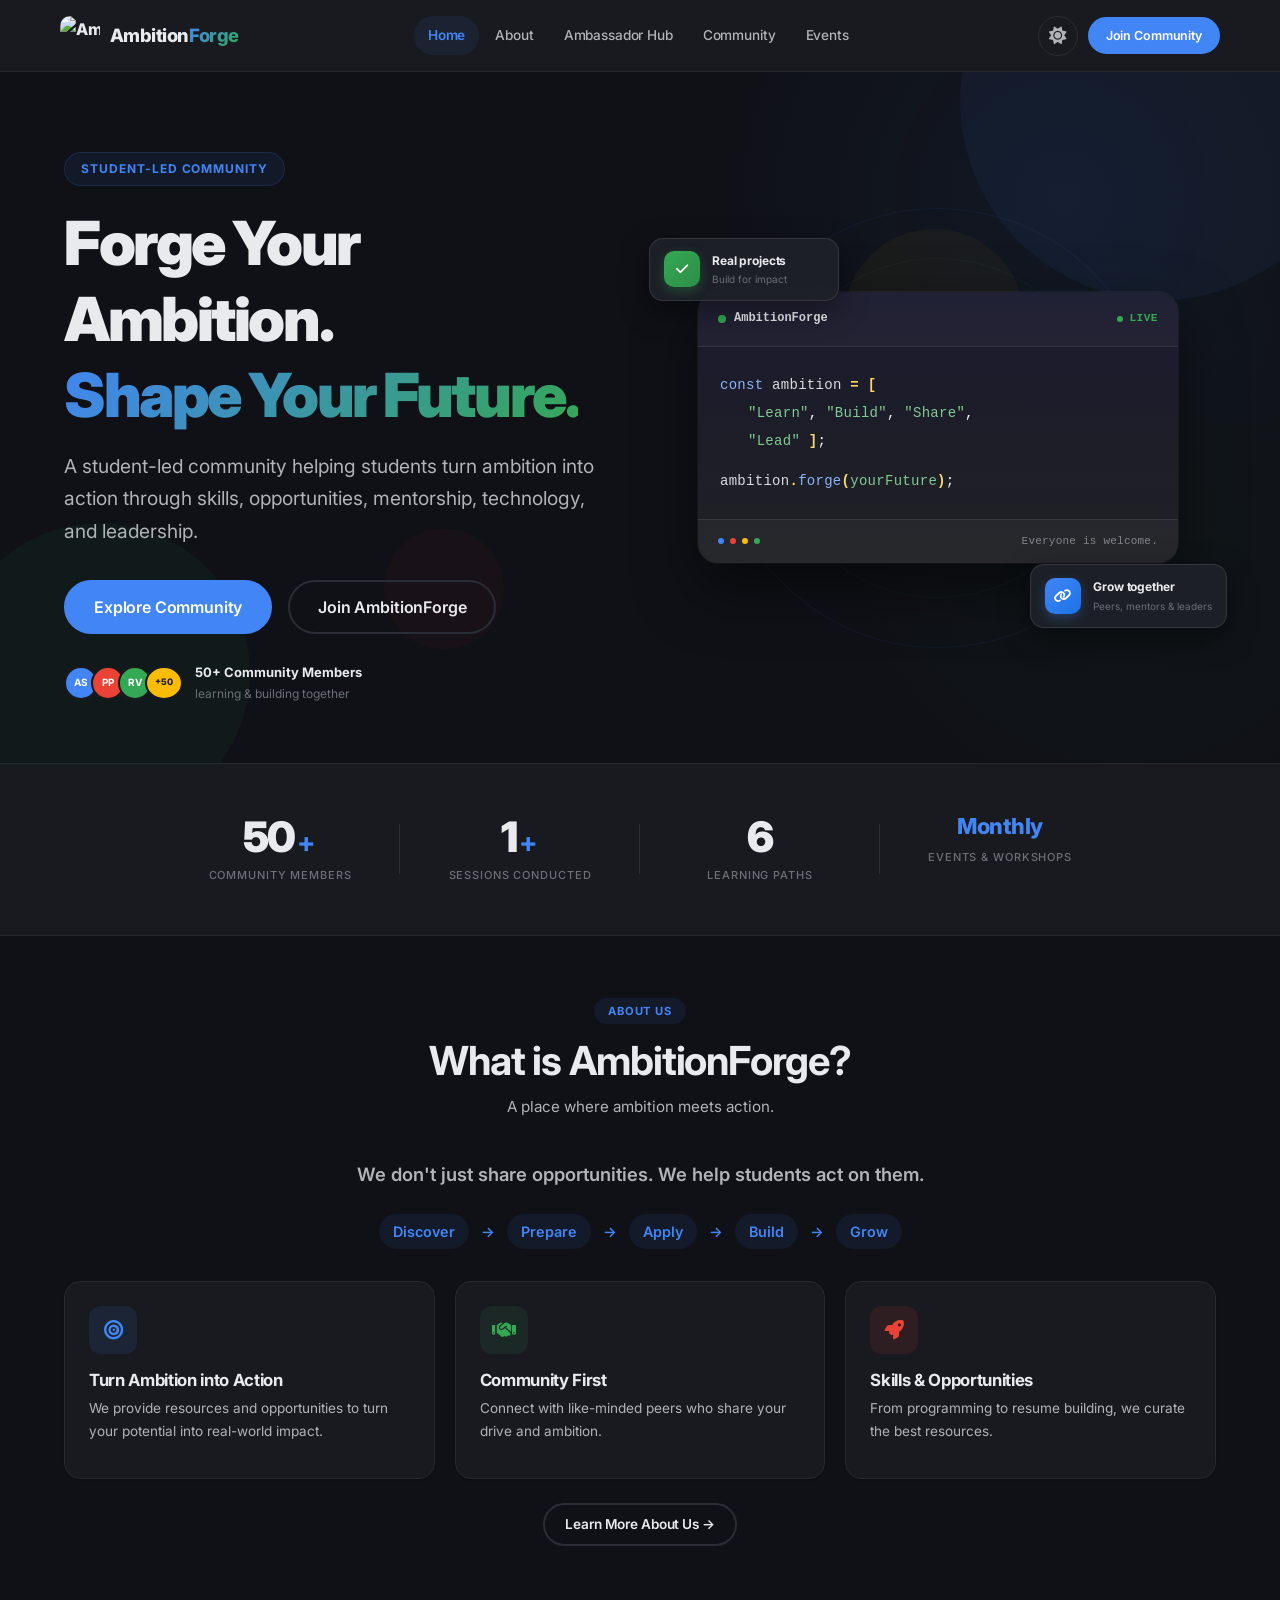
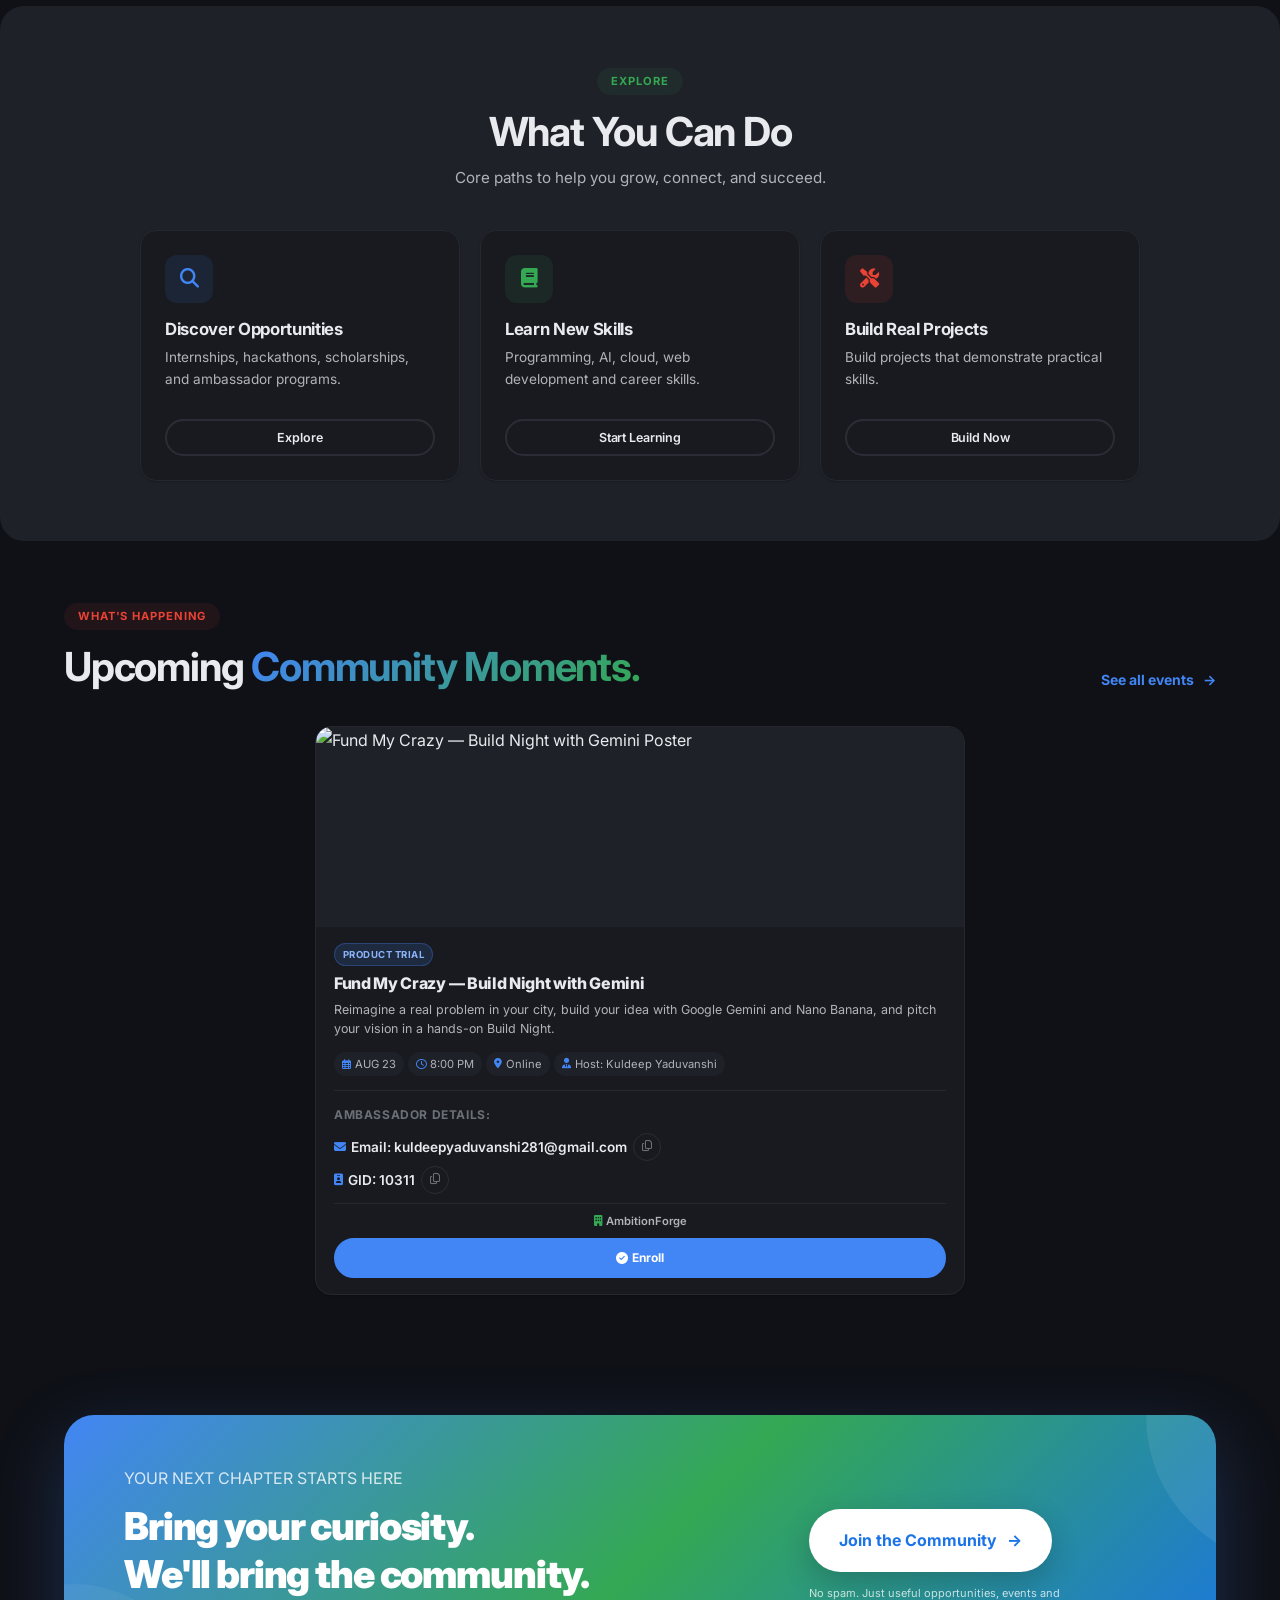
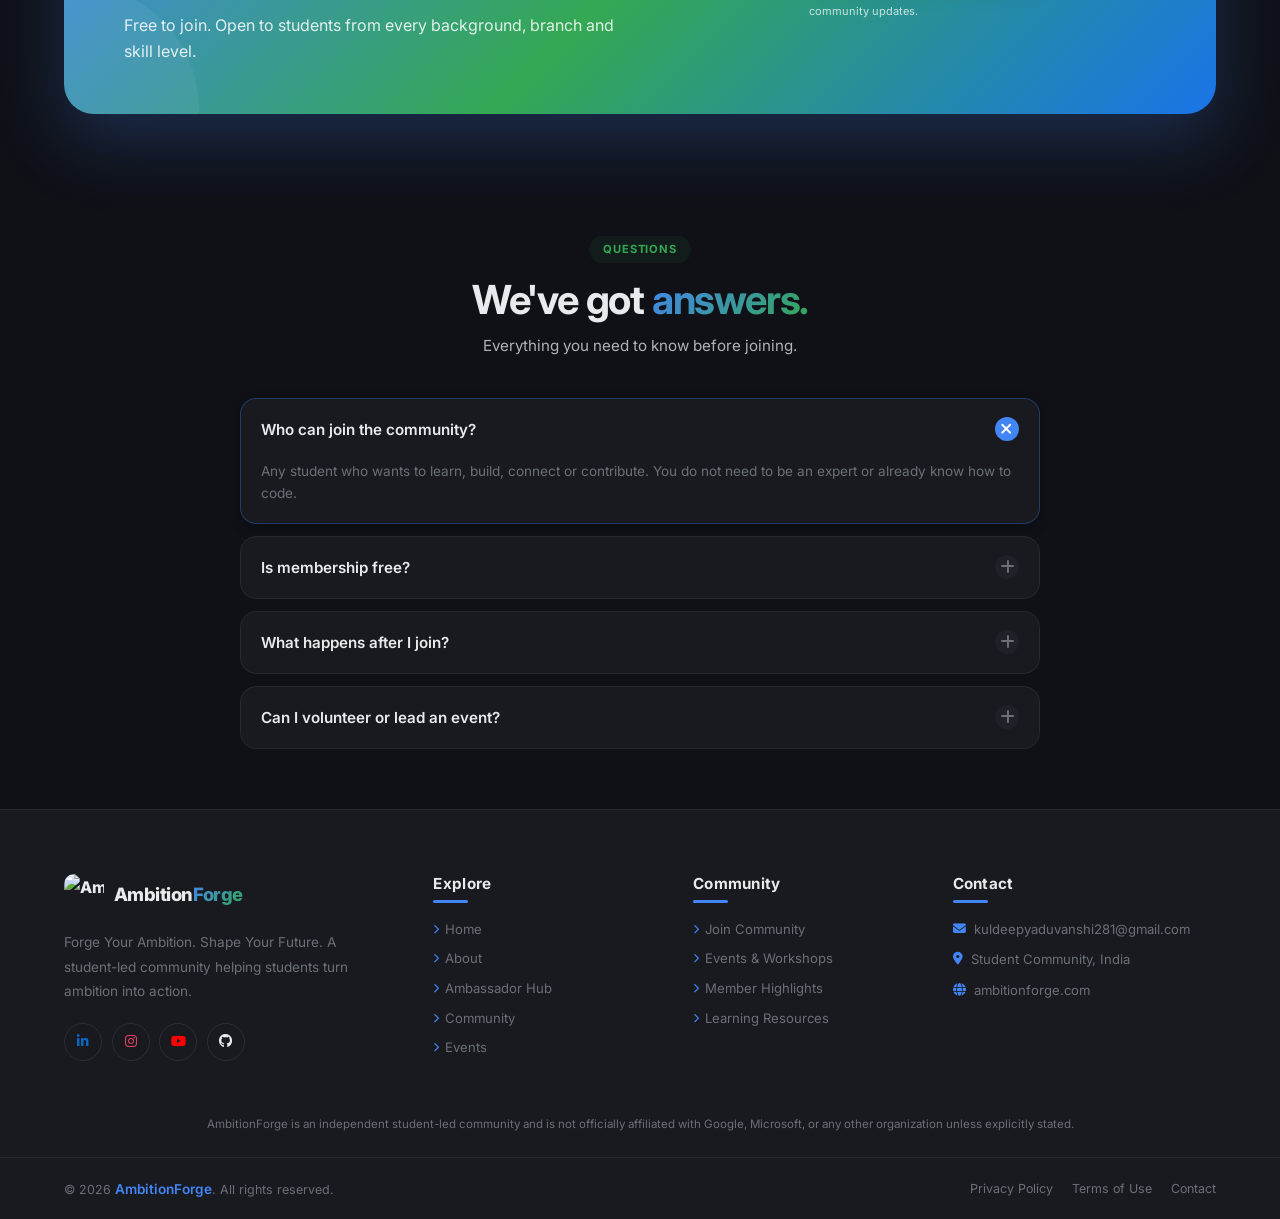
==== commit f3d1587a: "Add files via upload" ====
--- a/index.html
+++ b/index.html
@@ -1,5 +1,5 @@
 <!DOCTYPE html>
-<html lang="en" data-theme="light">
+<html lang="en" data-theme="dark">
 
 <head>
     <meta charset="UTF-8">
@@ -167,8 +167,6 @@
                                 <span>Peers, mentors & leaders</span>
                             </div>
                         </div>
-
-                        <!--<div class="floating-badge">#TeamAmbitionForge</div> -->
                     </div>
                 </div>
             </div>
@@ -238,7 +236,7 @@
             </div>
         </section>
 
-        <!-- Explore What You Can Do -->
+        <!-- Explore What You Can Do - Sirf 3 Cards -->
         <section class="section section-soft">
             <div class="container">
                 <div class="section-header">
@@ -246,7 +244,8 @@
                     <h2 class="section-title">What You Can Do</h2>
                     <p class="section-subtitle">Core paths to help you grow, connect, and succeed.</p>
                 </div>
-                <div class="card-grid">
+                <div class="card-grid"
+                    style="grid-template-columns: repeat(auto-fit, minmax(300px, 1fr)); max-width: 1000px; margin: 0 auto;">
                     <div class="card">
                         <div class="card-icon blue"><i class="fas fa-search"></i></div>
                         <h3>Discover Opportunities</h3>
@@ -264,24 +263,6 @@
                         <h3>Build Real Projects</h3>
                         <p>Build projects that demonstrate practical skills.</p>
                         <a href="community.html" class="btn btn-outline btn-sm mt-16">Build Now</a>
-                    </div>
-                    <div class="card">
-                        <div class="card-icon yellow"><i class="fas fa-comments"></i></div>
-                        <h3>Connect With Students</h3>
-                        <p>Network, collaborate and find like-minded peers.</p>
-                        <a href="community.html" class="btn btn-outline btn-sm mt-16">Connect</a>
-                    </div>
-                    <div class="card">
-                        <div class="card-icon blue"><i class="fas fa-chart-line"></i></div>
-                        <h3>Grow Your Career</h3>
-                        <p>Resume, LinkedIn, portfolio and interview preparation.</p>
-                        <a href="about.html" class="btn btn-outline btn-sm mt-16">Grow</a>
-                    </div>
-                    <div class="card">
-                        <div class="card-icon green"><i class="fas fa-crown"></i></div>
-                        <h3>Become a Leader</h3>
-                        <p>Ambassador programs, events and community leadership.</p>
-                        <a href="ambassador.html" class="btn btn-outline btn-sm mt-16">Lead</a>
                     </div>
                 </div>
             </div>
@@ -381,54 +362,95 @@
 
     <!-- Footer -->
     <footer class="footer">
-        <div class="footer-inner">
-            <div class="footer-brand">
-                <a href="index.html" class="logo">
-                    <img src="assets/logo.svg" alt="AmbitionForge Logo">
-                    <span class="logo-text">
-                        <span class="ambition">Ambition</span><span class="forge">Forge</span>
-                    </span>
-                </a>
-                <p>Forge Your Ambition. Shape Your Future.</p>
-            </div>
-            <div>
-                <h4>Explore</h4>
-                <ul class="footer-links">
-                    <li><a href="index.html">Home</a></li>
-                    <li><a href="about.html">About</a></li>
-                    <li><a href="ambassador.html">Ambassador Hub</a></li>
-                    <li><a href="community.html">Community</a></li>
-                    <li><a href="events.html">Events</a></li>
-                </ul>
-            </div>
-            <div>
-                <h4>Community</h4>
-                <ul class="footer-links">
-                    <li><a href="community.html">Join Community</a></li>
-                    <li><a href="events.html">Events & Workshops</a></li>
-                    <li><a href="community.html">Member Highlights</a></li>
-                    <li><a href="community.html">Learning Resources</a></li>
-                </ul>
-            </div>
-            <div>
-                <h4>Connect</h4>
-                <div class="footer-socials">
-                    <a href="#" class="social-link linkedin" aria-label="LinkedIn"><i
-                            class="fab fa-linkedin-in"></i></a>
-                    <a href="#" class="social-link instagram" aria-label="Instagram"><i
-                            class="fab fa-instagram"></i></a>
-                    <a href="#" class="social-link youtube" aria-label="YouTube"><i class="fab fa-youtube"></i></a>
-                    <a href="#" class="social-link github" aria-label="GitHub"><i class="fab fa-github"></i></a>
+        <div class="footer-top">
+            <div class="footer-grid">
+                <!-- Brand Section -->
+                <div class="footer-logo">
+                    <a href="index.html" class="logo">
+                        <img src="assets/logo.svg" alt="AmbitionForge Logo">
+                        <span class="logo-text">
+                            <span class="ambition">Ambition</span><span class="forge">Forge</span>
+                        </span>
+                    </a>
+                    <p class="footer-description">Forge Your Ambition. Shape Your Future. A student-led community
+                        helping students turn ambition into action.</p>
+                    <div class="footer-social">
+                        <a href="#" class="footer-social-link linkedin" aria-label="LinkedIn" title="LinkedIn">
+                            <i class="fab fa-linkedin-in"></i>
+                        </a>
+                        <a href="#" class="footer-social-link instagram" aria-label="Instagram" title="Instagram">
+                            <i class="fab fa-instagram"></i>
+                        </a>
+                        <a href="#" class="footer-social-link youtube" aria-label="YouTube" title="YouTube">
+                            <i class="fab fa-youtube"></i>
+                        </a>
+                        <a href="#" class="footer-social-link github" aria-label="GitHub" title="GitHub">
+                            <i class="fab fa-github"></i>
+                        </a>
+                    </div>
+                </div>
+
+                <!-- Explore Links -->
+                <div class="footer-links">
+                    <h4>Explore</h4>
+                    <ul>
+                        <li><a href="index.html"><i class="fas fa-chevron-right"></i> Home</a></li>
+                        <li><a href="about.html"><i class="fas fa-chevron-right"></i> About</a></li>
+                        <li><a href="ambassador.html"><i class="fas fa-chevron-right"></i> Ambassador Hub</a></li>
+                        <li><a href="community.html"><i class="fas fa-chevron-right"></i> Community</a></li>
+                        <li><a href="events.html"><i class="fas fa-chevron-right"></i> Events</a></li>
+                    </ul>
+                </div>
+
+                <!-- Community Links -->
+                <div class="footer-links">
+                    <h4>Community</h4>
+                    <ul>
+                        <li><a href="community.html"><i class="fas fa-chevron-right"></i> Join Community</a></li>
+                        <li><a href="events.html"><i class="fas fa-chevron-right"></i> Events & Workshops</a></li>
+                        <li><a href="community.html"><i class="fas fa-chevron-right"></i> Member Highlights</a></li>
+                        <li><a href="community.html"><i class="fas fa-chevron-right"></i> Learning Resources</a></li>
+                    </ul>
+                </div>
+
+                <!-- Contact Section -->
+                <div class="footer-contact">
+                    <h4>Contact</h4>
+                    <ul>
+                        <li>
+                            <i class="fas fa-envelope"></i>
+                            <span>kuldeepyaduvanshi281@gmail.com</span>
+                        </li>
+                        <li>
+                            <i class="fas fa-map-marker-alt"></i>
+                            <span>Student Community, India</span>
+                        </li>
+                        <li>
+                            <i class="fas fa-globe"></i>
+                            <span>ambitionforge.com</span>
+                        </li>
+                    </ul>
                 </div>
             </div>
         </div>
+
+        <!-- Disclaimer -->
         <div class="footer-disclaimer">
             AmbitionForge is an independent student-led community and is not officially affiliated with Google,
             Microsoft, or any other organization unless explicitly stated.
         </div>
+
+        <!-- Bottom Bar -->
         <div class="footer-bottom">
-            <span>&copy; 2026 AmbitionForge. All rights reserved.</span>
-            <span>Explore &middot; Learn &middot; Build &middot; Connect &middot; Grow</span>
+            <div class="footer-bottom-content">
+                <span class="copyright">&copy; 2026 <span class="footer-brand-name">AmbitionForge</span>. All rights
+                    reserved.</span>
+                <div class="footer-bottom-links">
+                    <a href="#">Privacy Policy</a>
+                    <a href="#">Terms of Use</a>
+                    <a href="community.html">Contact</a>
+                </div>
+            </div>
         </div>
     </footer>
 
--- a/style.css
+++ b/style.css
@@ -4,18 +4,18 @@
     --red: #EA4335;
     --yellow: #FBBC05;
     --green: #34A853;
-    --bg: #FAFAFA;
+    --bg: #F5F7FA;
     --surface: #FFFFFF;
-    --surface-2: #F5F5F5;
+    --surface-2: #EEF1F5;
     --text: #1a1a2e;
-    --text-secondary: #5f6368;
-    --text-muted: #9aa0a6;
-    --border: #E8EAED;
-    --border-soft: #F0F2F5;
-    --shadow-sm: 0 1px 2px rgba(0,0,0,0.04);
-    --shadow-md: 0 4px 12px rgba(0,0,0,0.06);
-    --shadow-lg: 0 8px 30px rgba(0,0,0,0.08);
-    --shadow-xl: 0 16px 48px rgba(0,0,0,0.1);
+    --text-secondary: #4a5568;
+    --text-muted: #718096;
+    --border: #D1D5DB;
+    --border-soft: #E5E7EB;
+    --shadow-sm: 0 1px 2px rgba(0,0,0,0.05);
+    --shadow-md: 0 4px 12px rgba(0,0,0,0.08);
+    --shadow-lg: 0 8px 30px rgba(0,0,0,0.1);
+    --shadow-xl: 0 16px 48px rgba(0,0,0,0.12);
     --radius-sm: 8px;
     --radius: 16px;
     --radius-lg: 24px;
@@ -229,8 +229,6 @@
 
 .floating-card strong { font-size: 12px; color: var(--text); display: block; font-weight: 700; letter-spacing: -0.01em; }
 .floating-card span { font-size: 10px; color: var(--text-muted); display: block; margin-top: 1px; }
-
-.floating-badge { position: absolute; bottom: -2%; left: 6%; background: linear-gradient(135deg, #4285F4, #34A853); color: #fff; border-radius: 999px; padding: 10px 16px; font-size: 11px; font-weight: 700; letter-spacing: 0.03em; transform: rotate(-3deg); z-index: 4; box-shadow: 0 8px 20px rgba(66,133,244,0.3); border: 2px solid rgba(255,255,255,0.3); }
 
 /* ============ PAGE HERO ============ */
 .page-hero { padding-top: calc(var(--header-h) + 60px); padding-bottom: 40px; text-align: center; background: radial-gradient(circle at 50% 0%, rgba(66,133,244,0.06), transparent 60%); }
@@ -354,320 +352,58 @@
 .faq-answer p { font-size: 0.85rem; color: var(--text-muted); margin-bottom: 0; }
 
 /* ============ EVENT GRID ============ */
-.event-grid-poster {
-    display: grid;
-    grid-template-columns: repeat(2, 1fr);
-    gap: 18px;
-    max-width: 900px;
-    margin: 0 auto;
-}
-
-.event-grid-poster.single-event {
-    grid-template-columns: 1fr !important;
-    max-width: 650px !important;
-}
-
-.event-grid-poster .empty-state {
-    grid-column: 1 / -1;
-}
+.event-grid-poster { display: grid; grid-template-columns: repeat(2, 1fr); gap: 18px; max-width: 900px; margin: 0 auto; }
+.event-grid-poster.single-event { grid-template-columns: 1fr !important; max-width: 650px !important; }
+.event-grid-poster .empty-state { grid-column: 1 / -1; }
 
 /* ============ EVENT CARD ============ */
-.event-card-poster {
-    display: flex;
-    flex-direction: column;
-    gap: 0;
-    background: var(--surface);
-    border: 1px solid var(--border-soft);
-    border-radius: 16px;
-    overflow: hidden;
-    transition: var(--transition);
-    box-shadow: var(--shadow-sm);
-}
-
-.event-card-poster:hover {
-    box-shadow: var(--shadow-lg);
-    border-color: rgba(66, 133, 244, 0.3);
-    transform: translateY(-3px);
-}
-
-[data-theme="dark"] .event-card-poster:hover {
-    border-color: rgba(66, 133, 244, 0.4);
-    box-shadow: 0 8px 30px rgba(66, 133, 244, 0.2);
-}
-
-.event-poster-section {
-    position: relative;
-    width: 100%;
-    height: 200px;
-    background: var(--surface-2);
-    overflow: hidden;
-    cursor: pointer;
-}
-
-.event-poster-section img {
-    width: 100%;
-    height: 100%;
-    object-fit: cover;
-    object-position: center;
-    display: block;
-}
-
-.event-poster-placeholder {
-    width: 100%;
-    height: 100%;
-    background: linear-gradient(135deg, rgba(66,133,244,0.06), rgba(52,168,83,0.06));
-    display: flex;
-    align-items: center;
-    justify-content: center;
-    font-size: 2rem;
-    color: var(--blue);
-}
-
-.event-status-badge {
-    position: absolute;
-    top: 10px;
-    left: 10px;
-    padding: 4px 12px;
-    border-radius: var(--radius-full);
-    font-size: 0.6rem;
-    font-weight: 700;
-    letter-spacing: 0.05em;
-    text-transform: uppercase;
-    z-index: 2;
-}
-
-.event-status-badge.upcoming { background: var(--green); color: #fff; }
-.event-status-badge.past { background: var(--text-muted); color: #fff; }
-
-.event-card-body {
-    padding: 16px 18px;
-    display: flex;
-    flex-direction: column;
-    gap: 5px;
-    flex-grow: 1;
-}
-
-.event-card-body .tag {
-    display: inline-block;
-    border-radius: var(--radius-full);
-    padding: 3px 8px;
-    font-size: 0.6rem;
-    font-weight: 700;
-    letter-spacing: 0.05em;
-    text-transform: uppercase;
-    align-self: flex-start;
-    margin-bottom: 2px;
-}
-
+.event-card-poster { display: flex; flex-direction: column; gap: 0; background: var(--surface); border: 1px solid var(--border-soft); border-radius: 16px; overflow: hidden; transition: var(--transition); box-shadow: var(--shadow-sm); }
+.event-card-poster:hover { box-shadow: var(--shadow-lg); border-color: rgba(66, 133, 244, 0.3); transform: translateY(-3px); }
+[data-theme="dark"] .event-card-poster:hover { border-color: rgba(66, 133, 244, 0.4); box-shadow: 0 8px 30px rgba(66, 133, 244, 0.2); }
+
+.event-poster-section { position: relative; width: 100%; height: 200px; background: var(--surface-2); overflow: hidden; cursor: pointer; }
+.event-poster-section img { width: 100%; height: 100%; object-fit: cover; object-position: center; display: block; }
+.event-poster-placeholder { width: 100%; height: 100%; background: linear-gradient(135deg, rgba(66,133,244,0.06), rgba(52,168,83,0.06)); display: flex; align-items: center; justify-content: center; font-size: 2rem; color: var(--blue); }
+
+.event-card-body { padding: 16px 18px; display: flex; flex-direction: column; gap: 5px; flex-grow: 1; }
+.event-card-body .tag { display: inline-block; border-radius: var(--radius-full); padding: 3px 8px; font-size: 0.6rem; font-weight: 700; letter-spacing: 0.05em; text-transform: uppercase; align-self: flex-start; margin-bottom: 2px; }
 .event-card-body .tag-blue { background: rgba(66, 133, 244, 0.12); color: #4285F4; border: 1px solid rgba(66, 133, 244, 0.2); }
 .event-card-body .tag-green { background: rgba(52, 168, 83, 0.12); color: #34A853; border: 1px solid rgba(52, 168, 83, 0.2); }
 .event-card-body .tag-red { background: rgba(234, 67, 53, 0.12); color: #EA4335; border: 1px solid rgba(234, 67, 53, 0.2); }
 .event-card-body .tag-yellow { background: rgba(251, 188, 5, 0.12); color: #F9A825; border: 1px solid rgba(251, 188, 5, 0.2); }
-
 [data-theme="dark"] .event-card-body .tag-blue { background: rgba(66, 133, 244, 0.15); color: #8ab4f8; border-color: rgba(66, 133, 244, 0.3); }
 [data-theme="dark"] .event-card-body .tag-green { background: rgba(52, 168, 83, 0.15); color: #81c995; border-color: rgba(52, 168, 83, 0.3); }
 [data-theme="dark"] .event-card-body .tag-red { background: rgba(234, 67, 53, 0.15); color: #f28b82; border-color: rgba(234, 67, 53, 0.3); }
 [data-theme="dark"] .event-card-body .tag-yellow { background: rgba(251, 188, 5, 0.15); color: #fdd663; border-color: rgba(251, 188, 5, 0.3); }
 
-.event-card-body h3 {
-    font-size: 1rem;
-    font-weight: 800;
-    letter-spacing: -0.02em;
-    margin: 0;
-    color: var(--text);
-    line-height: 1.3;
-}
-
-.event-card-body .event-description {
-    font-size: 0.78rem;
-    color: var(--text-secondary);
-    line-height: 1.5;
-    margin: 2px 0 4px;
-    flex-grow: 1;
-}
-
-.event-details-row {
-    display: flex;
-    flex-wrap: wrap;
-    gap: 4px;
-    margin: 4px 0;
-}
-
-.event-detail-chip {
-    display: inline-flex;
-    align-items: center;
-    gap: 4px;
-    font-size: 0.7rem;
-    font-weight: 400;
-    color: var(--text-secondary);
-    padding: 3px 8px;
-    background: var(--surface-2);
-    border-radius: var(--radius-full);
-    white-space: nowrap;
-}
-
+.event-card-body h3 { font-size: 1rem; font-weight: 800; letter-spacing: -0.02em; margin: 0; color: var(--text); line-height: 1.3; }
+.event-card-body .event-description { font-size: 0.78rem; color: var(--text-secondary); line-height: 1.5; margin: 2px 0 4px; flex-grow: 1; }
+.event-details-row { display: flex; flex-wrap: wrap; gap: 4px; margin: 4px 0; }
+.event-detail-chip { display: inline-flex; align-items: center; gap: 4px; font-size: 0.7rem; font-weight: 400; color: var(--text-secondary); padding: 3px 8px; background: var(--surface-2); border-radius: var(--radius-full); white-space: nowrap; }
 .event-detail-chip i { color: var(--blue); font-size: 0.65rem; flex-shrink: 0; }
-
-.event-divider {
-    height: 1px;
-    background: var(--border-soft);
-    margin: 5px 0;
-}
+.event-divider { height: 1px; background: var(--border-soft); margin: 5px 0; }
 
 .event-form-details { margin: 4px 0; }
 .event-form-section { display: flex; flex-direction: column; gap: 5px; }
-.event-form-label {
-    font-size: 0.75rem;
-    font-weight: 700;
-    color: var(--text-muted);
-    text-transform: uppercase;
-    letter-spacing: 0.05em;
-    margin-bottom: 3px;
-}
-.event-form-item {
-    display: flex;
-    align-items: center;
-    gap: 6px;
-    flex-wrap: wrap;
-}
-.event-form-chip {
-    display: inline-flex;
-    align-items: center;
-    gap: 5px;
-    font-size: 0.85rem;
-    font-weight: 600;
-    color: var(--text);
-    white-space: nowrap;
-    overflow: hidden;
-    text-overflow: ellipsis;
-    max-width: calc(100% - 32px);
-}
+.event-form-label { font-size: 0.75rem; font-weight: 700; color: var(--text-muted); text-transform: uppercase; letter-spacing: 0.05em; margin-bottom: 3px; }
+.event-form-item { display: flex; align-items: center; gap: 6px; flex-wrap: wrap; }
+.event-form-chip { display: inline-flex; align-items: center; gap: 5px; font-size: 0.85rem; font-weight: 600; color: var(--text); white-space: nowrap; overflow: hidden; text-overflow: ellipsis; max-width: calc(100% - 32px); }
 .event-form-chip i { color: var(--blue); font-size: 0.75rem; flex-shrink: 0; }
 
-.copy-btn {
-    width: 28px;
-    height: 28px;
-    border-radius: 50%;
-    display: flex;
-    align-items: center;
-    justify-content: center;
-    border: 1px solid var(--border);
-    background: var(--surface);
-    color: var(--text-muted);
-    font-size: 0.7rem;
-    cursor: pointer;
-    transition: var(--transition-fast);
-    flex-shrink: 0;
-}
-.copy-btn:hover {
-    background: var(--blue);
-    color: #fff;
-    border-color: var(--blue);
-    transform: scale(1.1);
-}
-
-.event-card-footer {
-    display: flex;
-    align-items: center;
-    justify-content: space-between;
-    gap: 8px;
-    margin-top: auto;
-    padding-top: 8px;
-    border-top: 1px solid var(--border-soft);
-}
-.event-organizer {
-    display: flex;
-    align-items: center;
-    gap: 4px;
-    font-size: 0.7rem;
-    font-weight: 600;
-    color: var(--text-secondary);
-    white-space: nowrap;
-    overflow: hidden;
-    text-overflow: ellipsis;
-}
+.copy-btn { width: 28px; height: 28px; border-radius: 50%; display: flex; align-items: center; justify-content: center; border: 1px solid var(--border); background: var(--surface); color: var(--text-muted); font-size: 0.7rem; cursor: pointer; transition: var(--transition-fast); flex-shrink: 0; }
+.copy-btn:hover { background: var(--blue); color: #fff; border-color: var(--blue); transform: scale(1.1); }
+
+.event-card-footer { display: flex; flex-direction: column; gap: 8px; margin-top: auto; padding-top: 8px; border-top: 1px solid var(--border-soft); }
+.event-organizer { display: flex; align-items: center; justify-content: center; gap: 4px; font-size: 0.7rem; font-weight: 600; color: var(--text-secondary); white-space: nowrap; overflow: hidden; text-overflow: ellipsis; }
 .event-organizer i { color: var(--green); flex-shrink: 0; }
 
-/* Enroll Button - Full Width (Phone Style on All Devices) */
-.enroll-btn {
-    display: inline-flex;
-    align-items: center;
-    justify-content: center;
-    gap: 4px;
-    padding: 8px 16px;
-    border-radius: var(--radius-full);
-    background: var(--blue);
-    color: #fff !important;
-    font-size: 0.75rem;
-    font-weight: 700;
-    text-decoration: none;
-    transition: var(--transition-fast);
-    border: 2px solid var(--blue);
-    white-space: nowrap;
-    flex-shrink: 0;
-    width: 100%;
-}
-.enroll-btn:hover {
-    background: #3367d6;
-    border-color: #3367d6;
-    box-shadow: 0 3px 12px rgba(66, 133, 244, 0.3);
-    transform: translateY(-1px);
-    color: #fff !important;
-}
-.enroll-btn.completed {
-    background: var(--surface-2);
-    color: var(--text-muted) !important;
-    border-color: var(--border);
-    cursor: default;
-    width: 100%;
-}
-.enroll-btn.completed:hover {
-    background: var(--surface-2);
-    border-color: var(--border);
-    box-shadow: none;
-    transform: none;
-    color: var(--text-muted) !important;
-}
-
-/* Event Card Footer - Stack Layout */
-.event-card-footer {
-    display: flex;
-    flex-direction: column;
-    gap: 8px;
-    margin-top: auto;
-    padding-top: 8px;
-    border-top: 1px solid var(--border-soft);
-}
-.event-organizer {
-    display: flex;
-    align-items: center;
-    justify-content: center;
-    gap: 4px;
-    font-size: 0.7rem;
-    font-weight: 600;
-    color: var(--text-secondary);
-    white-space: nowrap;
-    overflow: hidden;
-    text-overflow: ellipsis;
-}
-
-.poster-modal {
-    position: fixed;
-    inset: 0;
-    z-index: 2000;
-    background: rgba(0, 0, 0, 0.92);
-    display: flex;
-    align-items: center;
-    justify-content: center;
-    padding: 20px;
-    cursor: pointer;
-}
-.poster-modal img {
-    max-width: 100%;
-    max-height: 90vh;
-    border-radius: 12px;
-    object-fit: contain;
-}
+.enroll-btn { display: inline-flex; align-items: center; justify-content: center; gap: 4px; padding: 8px 16px; border-radius: var(--radius-full); background: var(--blue); color: #fff !important; font-size: 0.75rem; font-weight: 700; text-decoration: none; transition: var(--transition-fast); border: 2px solid var(--blue); white-space: nowrap; flex-shrink: 0; width: 100%; }
+.enroll-btn:hover { background: #3367d6; border-color: #3367d6; box-shadow: 0 3px 12px rgba(66, 133, 244, 0.3); transform: translateY(-1px); color: #fff !important; }
+.enroll-btn.completed { background: var(--surface-2); color: var(--text-muted) !important; border-color: var(--border); cursor: default; width: 100%; }
+.enroll-btn.completed:hover { background: var(--surface-2); border-color: var(--border); box-shadow: none; transform: none; color: var(--text-muted) !important; }
+
+.poster-modal { position: fixed; inset: 0; z-index: 2000; background: rgba(0, 0, 0, 0.92); display: flex; align-items: center; justify-content: center; padding: 20px; cursor: pointer; }
+.poster-modal img { max-width: 100%; max-height: 90vh; border-radius: 12px; object-fit: contain; }
 
 /* ============ FOUNDER ============ */
 .founder-avatar { width: 100px; height: 100px; border-radius: 50%; margin: 0 auto; display: flex; align-items: center; justify-content: center; background: linear-gradient(135deg, rgba(66, 133, 244, 0.1), rgba(52, 168, 83, 0.1)); border: 3px solid rgba(66, 133, 244, 0.2); }
@@ -675,30 +411,363 @@
 .founder-socials { display: flex; justify-content: center; gap: 12px; }
 .founder-socials .social-link { width: 36px; height: 36px; font-size: 0.9rem; }
 
-/* ============ FOOTER ============ */
-.footer { background: var(--surface); border-top: 1px solid var(--border-soft); padding: 48px 0 24px; margin-top: 40px; }
-.footer-inner { max-width: var(--max-width); margin: 0 auto; padding: 0 24px; display: grid; grid-template-columns: repeat(auto-fit, minmax(200px, 1fr)); gap: 32px; margin-bottom: 32px; }
-.footer-brand .logo { margin-bottom: 12px; }
-.footer-brand p { font-size: 0.85rem; max-width: 280px; }
-.footer h4 { font-size: 0.85rem; font-weight: 700; margin-bottom: 12px; letter-spacing: 0.02em; text-transform: uppercase; color: var(--text-secondary); }
-.footer-links { list-style: none; }
-.footer-links li { margin-bottom: 6px; }
-.footer-links a { color: var(--text-secondary); font-size: 0.85rem; text-decoration: none; transition: var(--transition-fast); }
-.footer-links a:hover { color: var(--blue); padding-left: 4px; }
-.footer-socials { display: flex; gap: 12px; flex-wrap: wrap; }
-.social-link { width: 40px; height: 40px; border-radius: 10px; display: flex; align-items: center; justify-content: center; font-size: 1.1rem; transition: var(--transition-fast); text-decoration: none; border: 1px solid var(--border); background: var(--surface); color: var(--text-secondary); }
-.social-link:hover { transform: translateY(-3px); box-shadow: var(--shadow-md); }
-.social-link.linkedin { color: #0A66C2; }
-.social-link.linkedin:hover { background: #0A66C2; color: #fff; border-color: #0A66C2; }
-.social-link.instagram { color: #E4405F; }
-.social-link.instagram:hover { background: linear-gradient(45deg, #f09433, #e6683c, #dc2743, #cc2366, #bc1888); color: #fff; border-color: #E4405F; }
-.social-link.youtube { color: #FF0000; }
-.social-link.youtube:hover { background: #FF0000; color: #fff; border-color: #FF0000; }
-.social-link.github { color: #181717; }
-[data-theme="dark"] .social-link.github { color: #e8eaed; }
-.social-link.github:hover { background: #181717; color: #fff; border-color: #181717; }
-.footer-disclaimer { font-size: 0.75rem; color: var(--text-muted); line-height: 1.6; max-width: var(--max-width); margin: 0 auto 16px; padding: 0 24px; text-align: center; }
-.footer-bottom { border-top: 1px solid var(--border-soft); padding-top: 16px; display: flex; justify-content: space-between; align-items: center; flex-wrap: wrap; gap: 8px; font-size: 0.8rem; color: var(--text-muted); max-width: var(--max-width); margin: 0 auto; padding-left: 24px; padding-right: 24px; }
+/* ============ FOOTER - Premium Final ============ */
+.footer {
+    background: var(--surface);
+    border-top: 1px solid var(--border-soft);
+}
+
+.footer-top {
+    padding: 4rem 0 3rem;
+}
+
+.footer-grid {
+    max-width: var(--max-width);
+    margin: 0 auto;
+    padding: 0 24px;
+    display: grid;
+    grid-template-columns: 1.5fr 1fr 1fr 1.2fr;
+    gap: 2.5rem;
+}
+
+.footer-logo .logo {
+    margin-bottom: 1rem;
+    display: flex;
+    align-items: center;
+    gap: 10px;
+}
+
+.footer-logo .logo img {
+    width: 40px;
+    height: 40px;
+    border-radius: 10px;
+}
+
+.footer-logo .logo-text {
+    font-weight: 800;
+    font-size: 1.15rem;
+    letter-spacing: -0.03em;
+    white-space: nowrap;
+    display: inline-flex;
+    align-items: baseline;
+}
+
+.footer-logo .logo-text .ambition {
+    color: var(--text);
+    -webkit-text-fill-color: var(--text);
+}
+
+.footer-logo .logo-text .forge {
+    background: linear-gradient(135deg, #4285F4 0%, #34A853 100%);
+    -webkit-background-clip: text;
+    -webkit-text-fill-color: transparent;
+    background-clip: text;
+}
+
+[data-theme="dark"] .footer-logo .logo-text .ambition {
+    color: #e8eaed;
+    -webkit-text-fill-color: #e8eaed;
+}
+
+.footer-description {
+    color: var(--text-muted);
+    font-size: 0.85rem;
+    line-height: 1.8;
+    margin-bottom: 1.2rem;
+    max-width: 300px;
+}
+
+.footer-social {
+    display: flex;
+    gap: 0.6rem;
+}
+
+.footer-social-link {
+    width: 38px;
+    height: 38px;
+    background: var(--surface);
+    border-radius: 50%;
+    display: flex;
+    align-items: center;
+    justify-content: center;
+    color: var(--text-secondary);
+    text-decoration: none;
+    transition: all 0.3s ease;
+    font-size: 0.85rem;
+    border: 1px solid var(--border);
+}
+
+.footer-social-link.linkedin { color: #0A66C2; }
+.footer-social-link.linkedin:hover {
+    background: #0A66C2;
+    color: #fff;
+    border-color: #0A66C2;
+    box-shadow: 0 4px 12px rgba(10, 102, 194, 0.3);
+    transform: translateY(-3px);
+}
+
+.footer-social-link.instagram { color: #E4405F; }
+.footer-social-link.instagram:hover {
+    background: linear-gradient(45deg, #f09433, #e6683c, #dc2743, #cc2366, #bc1888);
+    color: #fff;
+    border-color: transparent;
+    box-shadow: 0 4px 12px rgba(220, 39, 67, 0.3);
+    transform: translateY(-3px);
+}
+
+.footer-social-link.youtube { color: #FF0000; }
+.footer-social-link.youtube:hover {
+    background: #FF0000;
+    color: #fff;
+    border-color: #FF0000;
+    box-shadow: 0 4px 12px rgba(255, 0, 0, 0.3);
+    transform: translateY(-3px);
+}
+
+.footer-social-link.github { color: #181717; }
+.footer-social-link.github:hover {
+    background: #181717;
+    color: #fff;
+    border-color: #181717;
+    box-shadow: 0 4px 12px rgba(24, 23, 23, 0.3);
+    transform: translateY(-3px);
+}
+
+[data-theme="dark"] .footer-social-link.github { color: #e8eaed; }
+[data-theme="dark"] .footer-social-link.github:hover {
+    background: #e8eaed;
+    color: #181717;
+    border-color: #e8eaed;
+    box-shadow: 0 4px 12px rgba(232, 234, 237, 0.3);
+}
+
+.footer-links h4,
+.footer-contact h4 {
+    color: var(--text);
+    margin-bottom: 1rem;
+    font-size: 0.95rem;
+    position: relative;
+    padding-bottom: 0.6rem;
+    font-weight: 700;
+    letter-spacing: 0.02em;
+}
+
+.footer-links h4::after,
+.footer-contact h4::after {
+    content: '';
+    position: absolute;
+    bottom: 0;
+    left: 0;
+    width: 35px;
+    height: 2.5px;
+    background: var(--blue);
+    border-radius: 2px;
+}
+
+.footer-links ul,
+.footer-contact ul {
+    list-style: none;
+}
+
+.footer-links li {
+    margin-bottom: 0.5rem;
+}
+
+.footer-links a {
+    color: var(--text-muted);
+    text-decoration: none;
+    font-size: 0.82rem;
+    display: flex;
+    align-items: center;
+    gap: 6px;
+    transition: all 0.3s ease;
+}
+
+.footer-links a:hover {
+    color: var(--blue);
+    transform: translateX(4px);
+}
+
+.footer-links a i {
+    font-size: 0.6rem;
+    color: var(--blue);
+}
+
+.footer-contact li {
+    display: flex;
+    align-items: flex-start;
+    gap: 8px;
+    color: var(--text-muted);
+    margin-bottom: 0.6rem;
+    font-size: 0.82rem;
+    line-height: 1.6;
+}
+
+.footer-contact li i {
+    color: var(--blue);
+    margin-top: 4px;
+    font-size: 0.8rem;
+    flex-shrink: 0;
+}
+
+.footer-disclaimer {
+    font-size: 0.72rem;
+    color: var(--text-muted);
+    line-height: 1.6;
+    max-width: var(--max-width);
+    margin: 0 auto 1.5rem;
+    padding: 0 24px;
+    text-align: center;
+}
+
+.footer-bottom {
+    border-top: 1px solid var(--border-soft);
+    padding: 1.2rem 0;
+}
+
+.footer-bottom-content {
+    max-width: var(--max-width);
+    margin: 0 auto;
+    padding: 0 24px;
+    display: flex;
+    justify-content: space-between;
+    align-items: center;
+    flex-wrap: wrap;
+    gap: 0.8rem;
+}
+
+.copyright {
+    color: var(--text-muted);
+    font-size: 0.78rem;
+}
+
+.footer-brand-name {
+    color: var(--blue);
+    font-weight: 600;
+    font-size: 0.85rem;
+}
+
+.footer-bottom-links {
+    display: flex;
+    gap: 1.2rem;
+}
+
+.footer-bottom-links a {
+    color: var(--text-muted);
+    text-decoration: none;
+    font-size: 0.78rem;
+    transition: color 0.3s ease;
+}
+
+.footer-bottom-links a:hover {
+    color: var(--blue);
+}
+
+/* Mobile Responsive */
+@media (max-width: 1024px) {
+    .footer-grid {
+        grid-template-columns: 1fr 1fr;
+        gap: 2rem;
+    }
+    
+    .footer-logo {
+        grid-column: 1 / -1;
+    }
+}
+
+@media (max-width: 768px) {
+    .footer-top {
+        padding: 2.5rem 0 2rem;
+    }
+    
+    .footer-grid {
+        grid-template-columns: 1fr 1fr;
+        gap: 1.5rem;
+        padding: 0 16px;
+    }
+    
+    .footer-logo {
+        grid-column: 1 / -1;
+        text-align: center;
+    }
+    
+    .footer-logo .logo {
+        justify-content: center;
+    }
+    
+    .footer-description {
+        margin: 0 auto 1rem;
+        text-align: center;
+    }
+    
+    .footer-social {
+        justify-content: center;
+    }
+    
+    .footer-links h4,
+    .footer-contact h4 {
+        text-align: center;
+    }
+    
+    .footer-links h4::after,
+    .footer-contact h4::after {
+        left: 50%;
+        transform: translateX(-50%);
+    }
+    
+    .footer-links ul,
+    .footer-contact ul {
+        text-align: center;
+    }
+    
+    .footer-links a {
+        justify-content: center;
+    }
+    
+    .footer-links a:hover {
+        transform: translateX(0);
+    }
+    
+    .footer-contact li {
+        justify-content: center;
+    }
+    
+    .footer-disclaimer {
+        padding: 0 16px;
+        font-size: 0.68rem;
+    }
+    
+    .footer-bottom-content {
+        flex-direction: column;
+        text-align: center;
+        padding: 0 16px;
+        gap: 0.5rem;
+    }
+    
+    .footer-bottom-links {
+        justify-content: center;
+        flex-wrap: wrap;
+        gap: 0.8rem;
+    }
+}
+
+@media (max-width: 480px) {
+    .footer-grid {
+        grid-template-columns: 1fr;
+        gap: 1.2rem;
+    }
+    
+    .footer-links h4,
+    .footer-contact h4 {
+        margin-bottom: 0.6rem;
+    }
+    
+    .footer-social-link {
+        width: 34px;
+        height: 34px;
+        font-size: 0.75rem;
+    }
+}
 
 /* ============ BACK TO TOP ============ */
 .back-to-top { position: fixed; bottom: 24px; right: 24px; width: 44px; height: 44px; border-radius: 50%; background: var(--blue); color: #fff; display: flex; align-items: center; justify-content: center; font-size: 1rem; box-shadow: 0 4px 16px rgba(66,133,244,0.3); opacity: 0; visibility: hidden; transform: translateY(16px); transition: var(--transition); z-index: 900; cursor: pointer; }
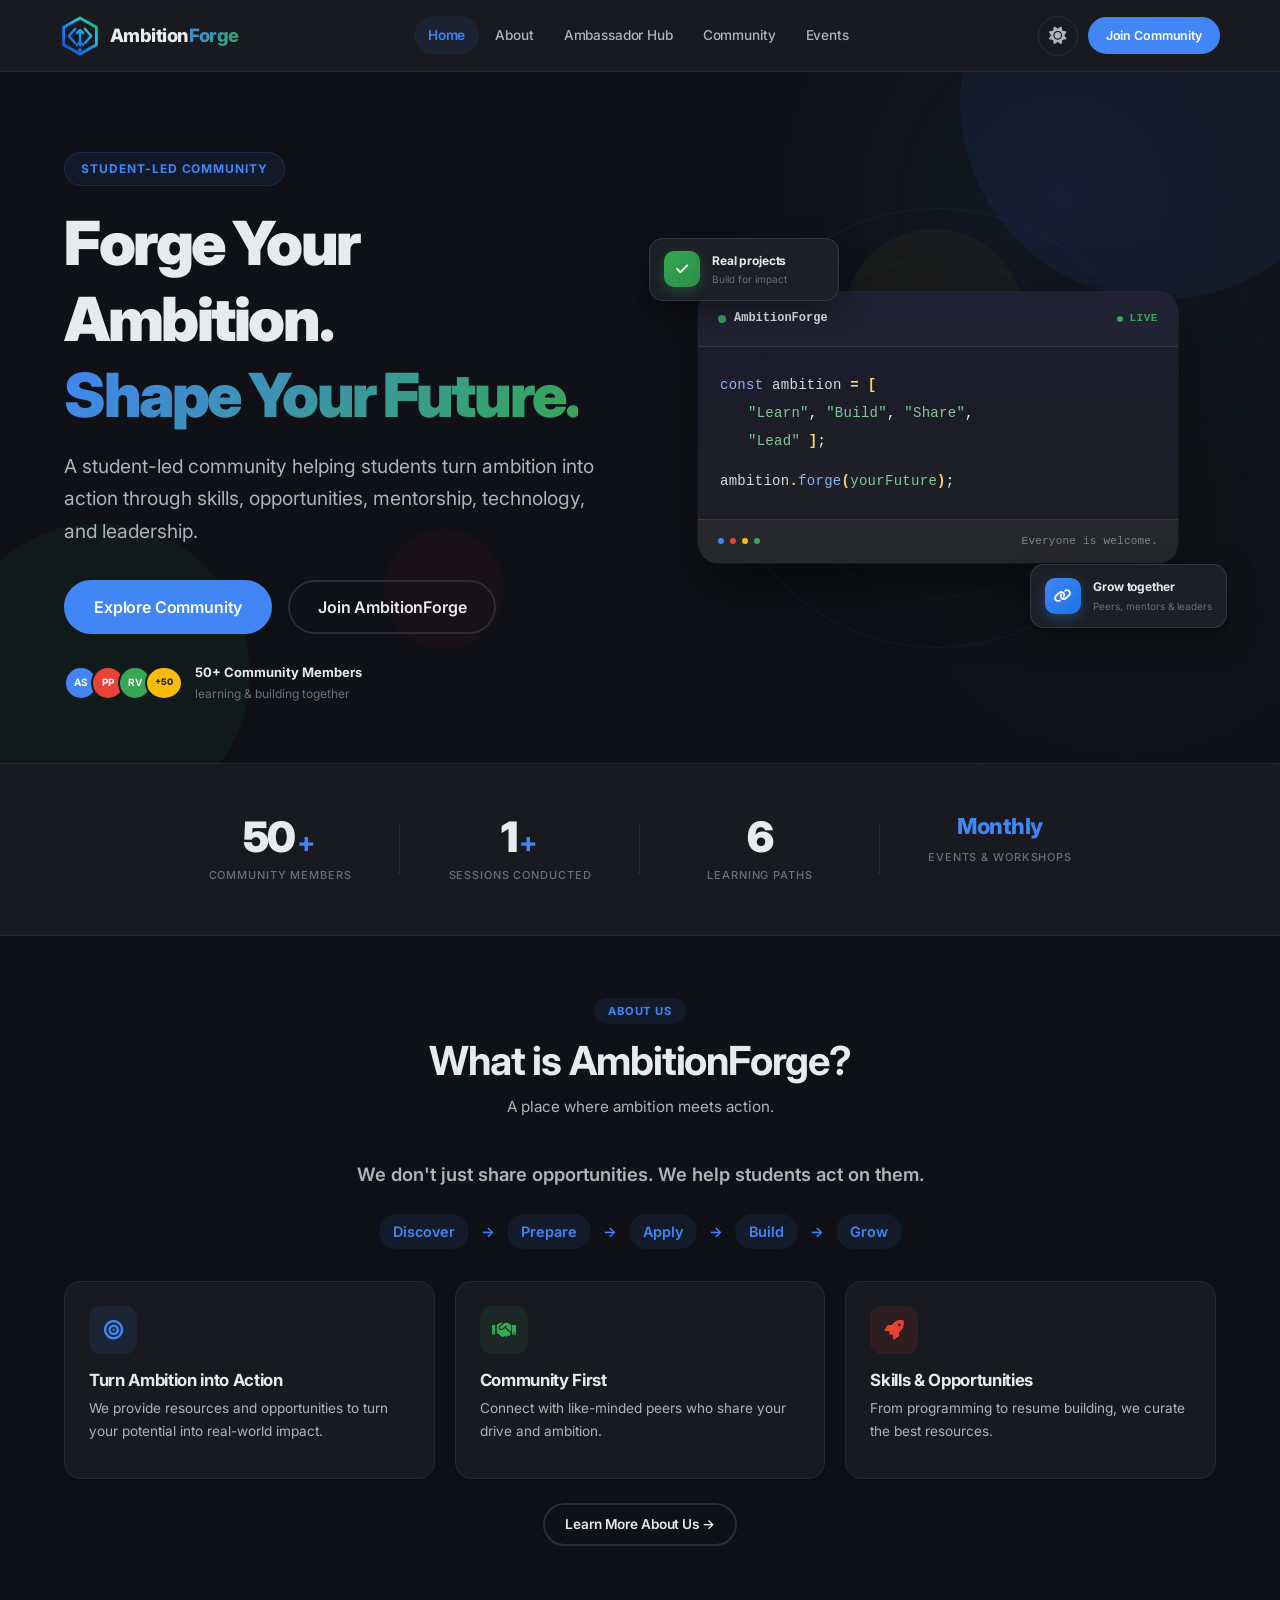
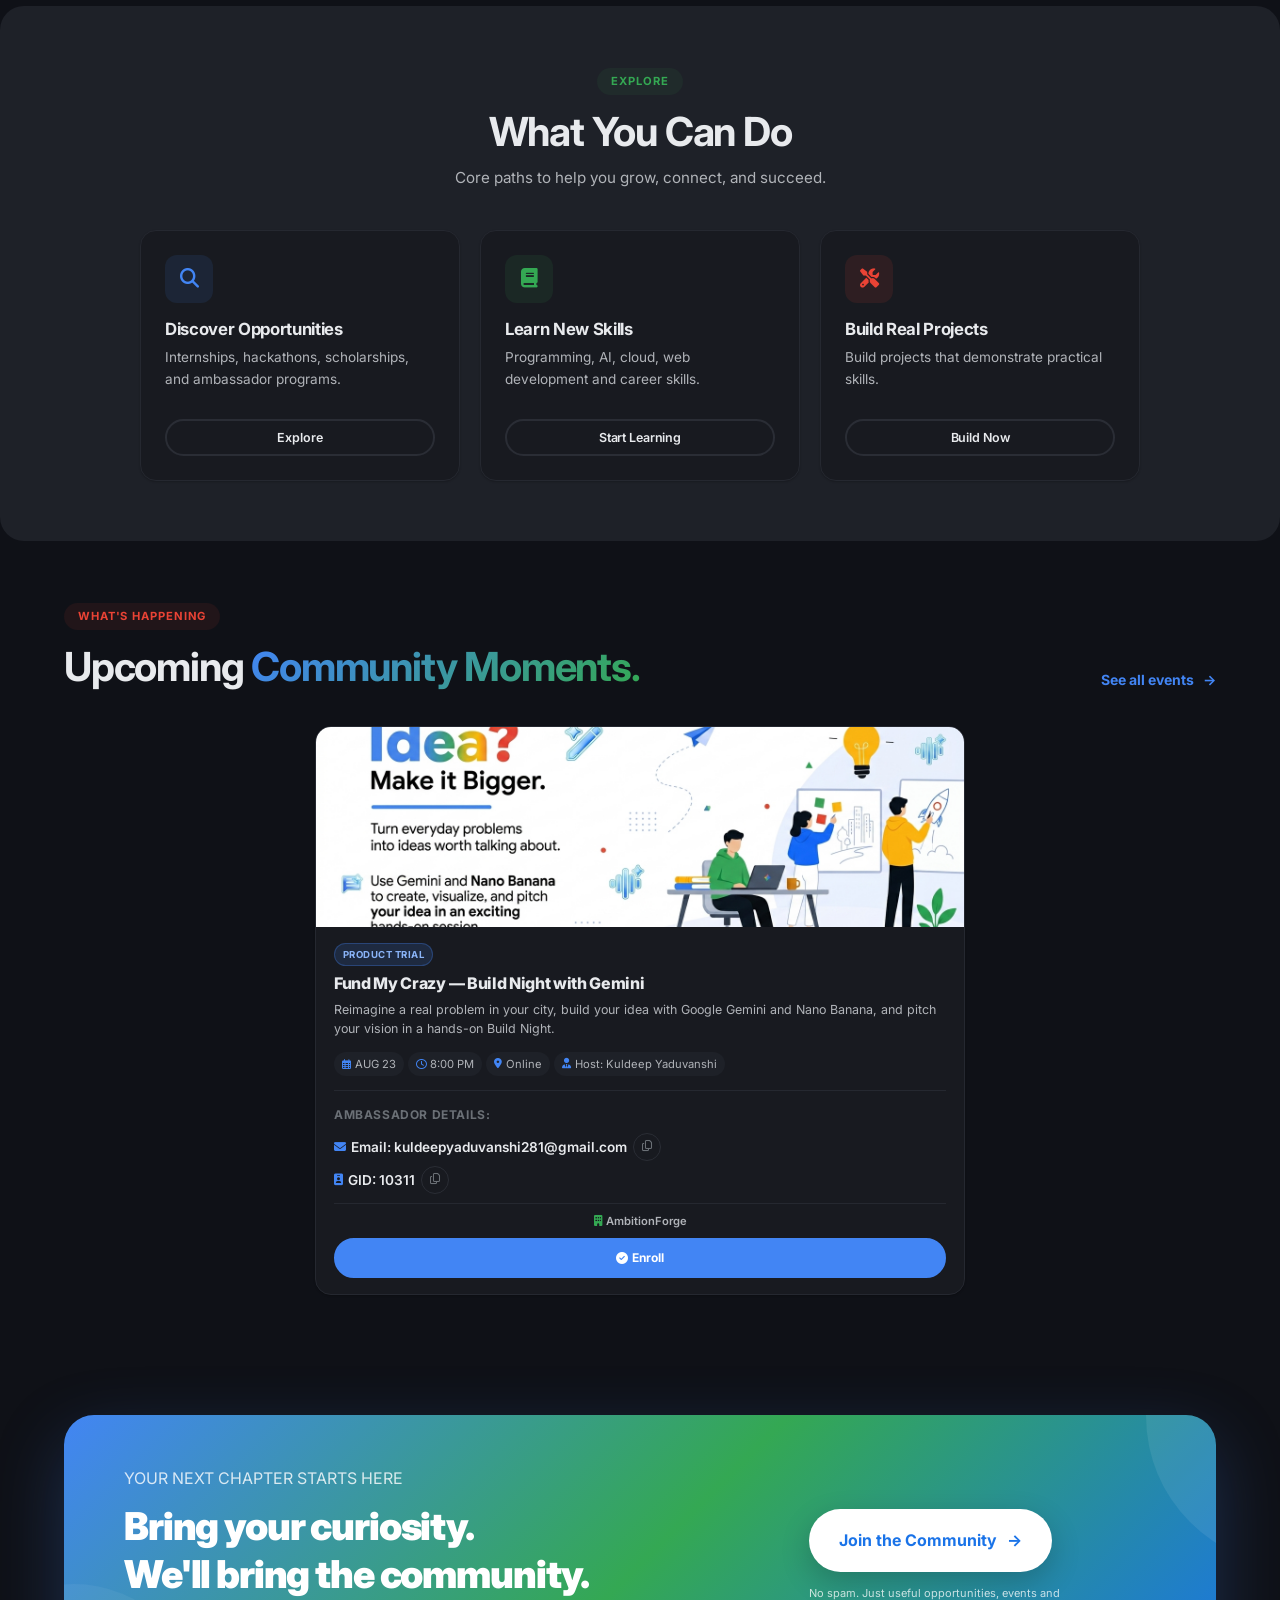
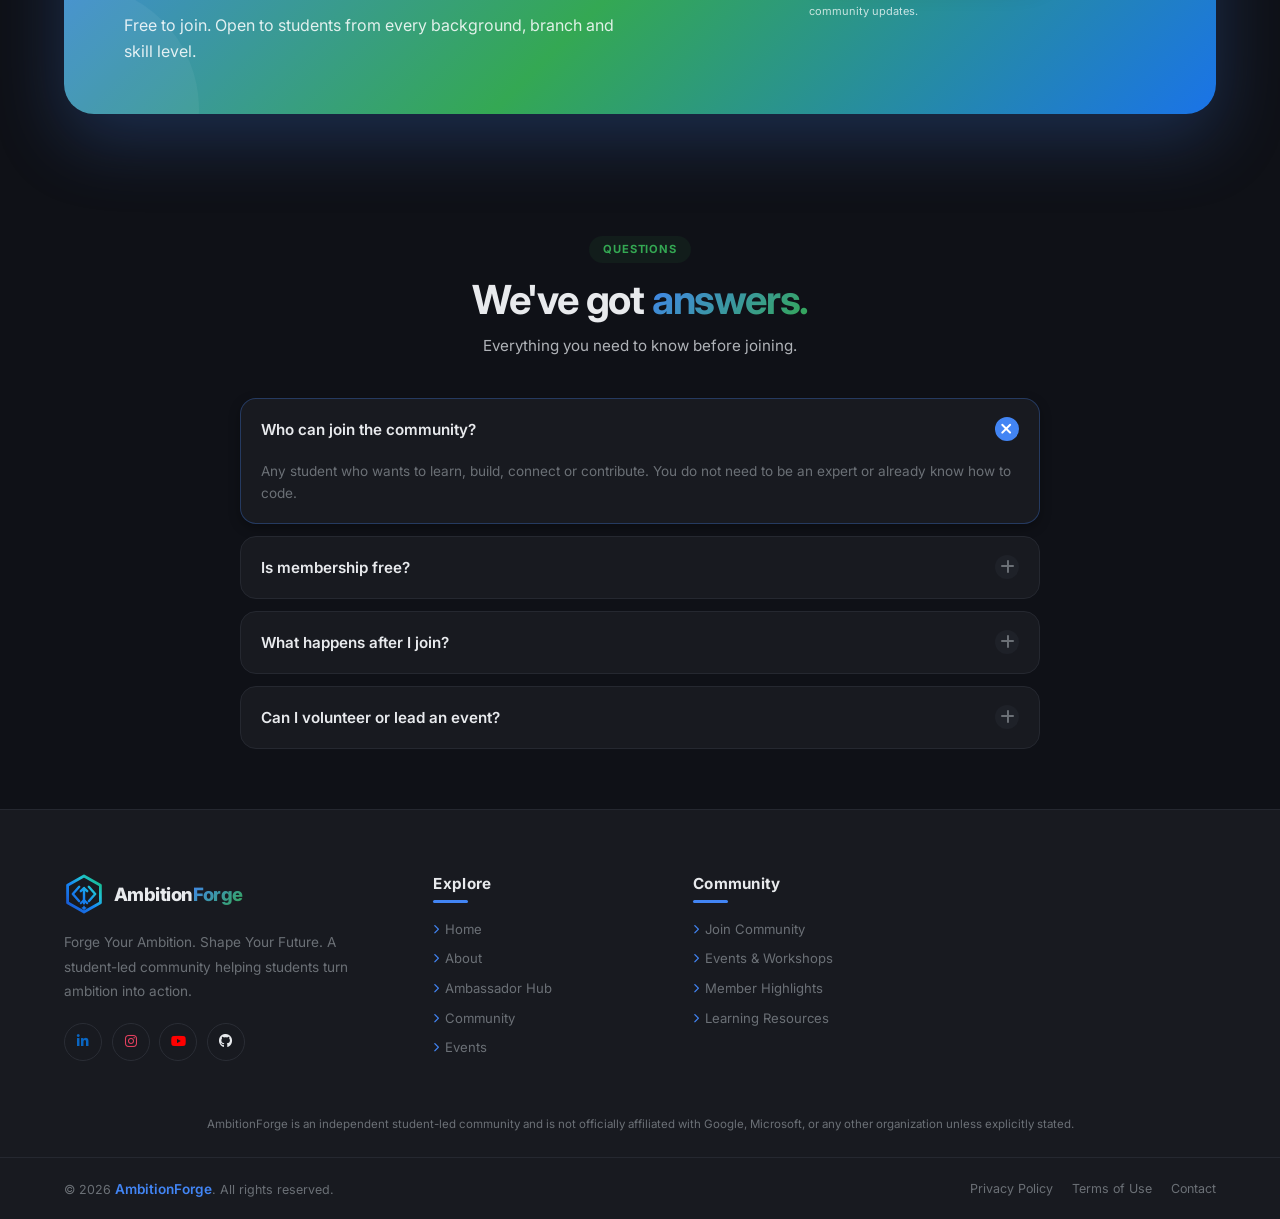
==== commit 26fc9250: "Update index.html" ====
--- a/index.html
+++ b/index.html
@@ -413,7 +413,7 @@
                     </ul>
                 </div>
 
-                <!-- Contact Section -->
+                <!-- Contact Section 
                 <div class="footer-contact">
                     <h4>Contact</h4>
                     <ul>
@@ -430,7 +430,7 @@
                             <span>ambitionforge.com</span>
                         </li>
                     </ul>
-                </div>
+                </div> -->
             </div>
         </div>
 
@@ -478,4 +478,4 @@
     <script src="script.js"></script>
 </body>
 
-</html>+</html>
